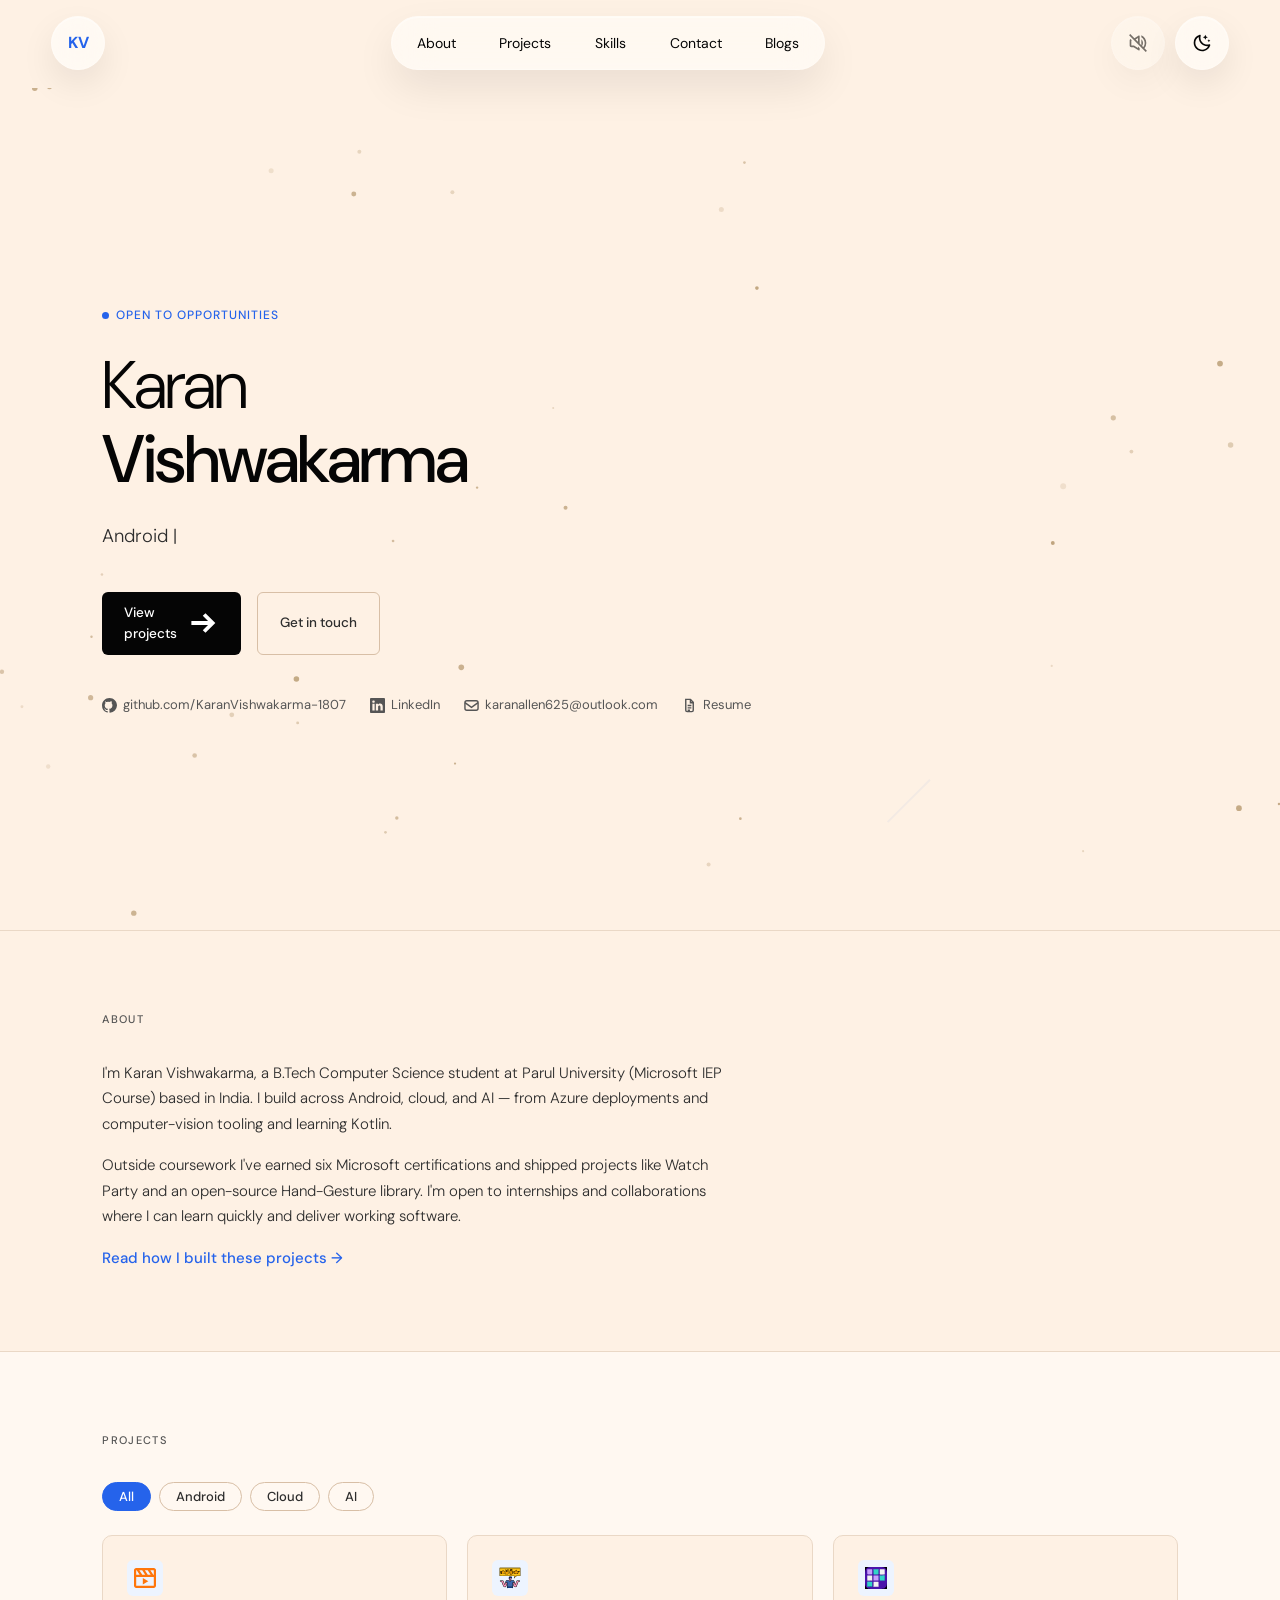
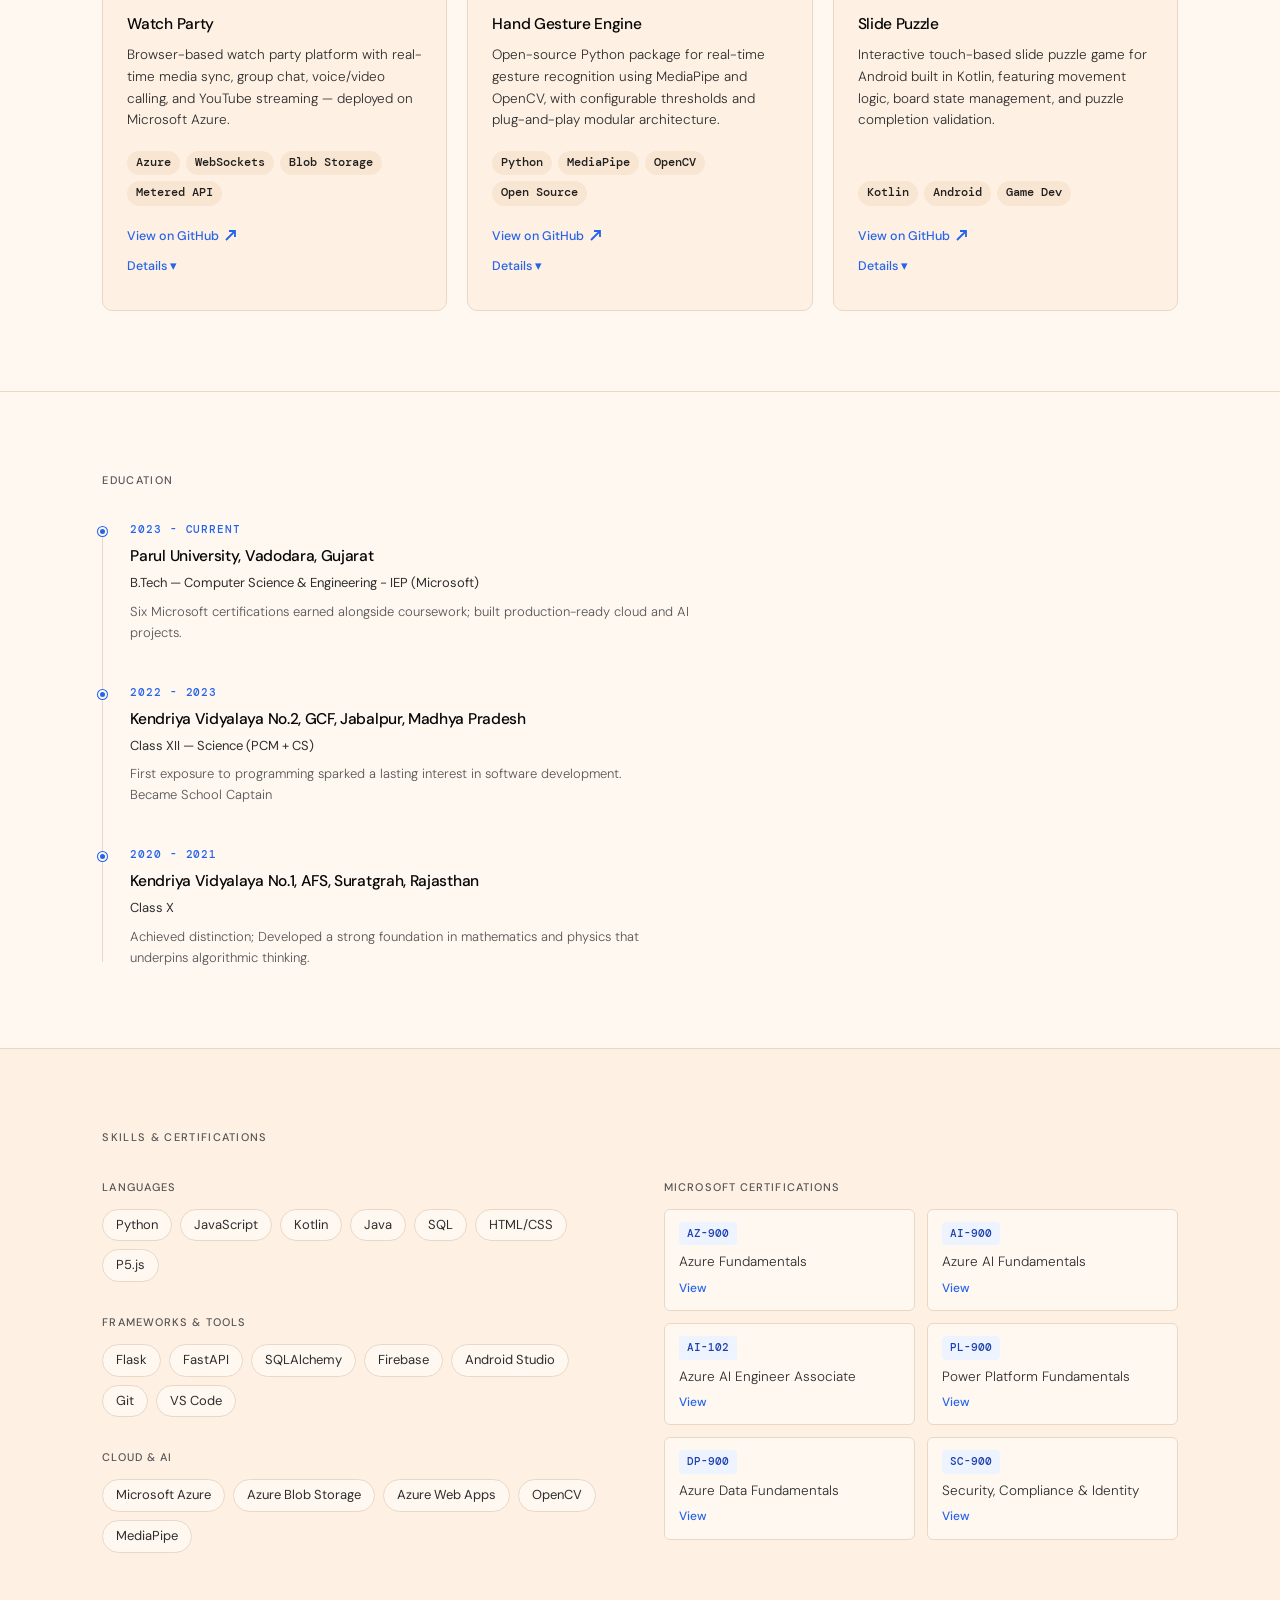
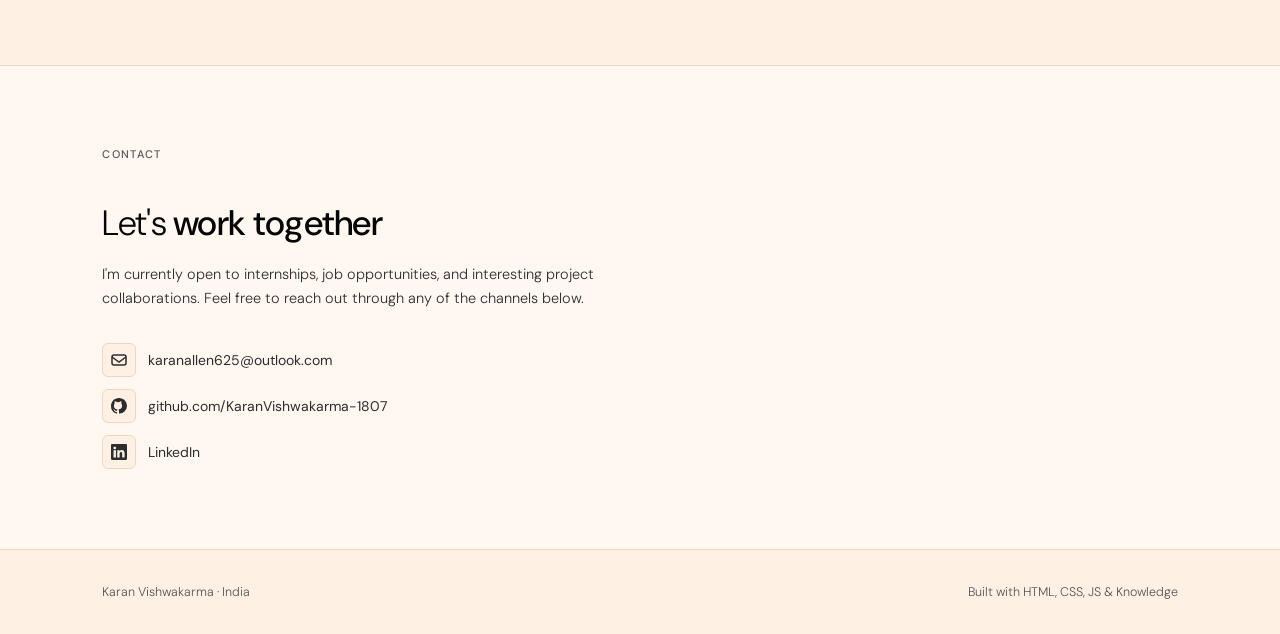
==== index.html @ 989ddc7e "Improve code comments and documentation Refactor comments throughout HTML, CSS, and JavaScript files" ====
<!DOCTYPE html>
<html lang="en">
<head>
<meta charset="UTF-8" />
<meta name="viewport" content="width=device-width, initial-scale=1.0"/>
<title>Karan Vishwakarma — Portfolio</title>
<meta name="description" content="CS undergrad building production-ready apps across Android, cloud (Azure), and AI. Six Microsoft certifications. Open to internships and collaborations."/>

<!-- Open Graph -->
<meta property="og:title" content="Karan Vishwakarma — Android · Cloud · AI"/>
<meta property="og:description" content="CS undergrad building production-ready apps across Android, cloud (Azure), and AI. Six Microsoft certifications. Open to internships and collaborations."/>
<meta property="og:type" content="website"/>
<meta property="og:url" content="https://karanvishwakarma-1807.github.io/"/>
<meta property="og:image" content="https://karanvishwakarma-1807.github.io/og-image.png"/>

<!-- Twitter / X Card -->
<meta name="twitter:card" content="summary_large_image"/>
<meta name="twitter:title" content="Karan Vishwakarma — Android · Cloud · AI"/>
<meta name="twitter:description" content="CS undergrad building production-ready apps across Android, cloud (Azure), and AI. Six Microsoft certifications. Open to internships and collaborations."/>

<link rel="preconnect" href="https://fonts.googleapis.com"/>
<link rel="preconnect" href="https://fonts.gstatic.com" crossorigin/>
<link href="https://fonts.googleapis.com/css2?family=DM+Sans:ital,opsz,wght@0,9..40,300;0,9..40,400;0,9..40,500;1,9..40,300&family=DM+Mono:wght@400;500&display=swap" rel="stylesheet"/>
<link rel="icon" type="image/svg+xml" href="assets/icons/favicon.svg"/>
<link rel="manifest" href="manifest.json"/>
<meta name="theme-color" content="#2563eb"/>
<link rel="stylesheet" href="style.css"/>
</head>
<body>

<!-- Main Section (Skip-to-Main thingy) -->
<a href="#hero" class="skip-to-main">Skip to main content</a>

<div id="scroll-progress"></div>

<nav>
  <a href="#hero" class="nav-logo">KV</a>
  <ul class="nav-links">
    <li><a href="#about">About</a></li>
    <li><a href="#projects">Projects</a></li>
    <li><a href="#skills">Skills</a></li>
    <li><a href="#contact">Contact</a></li>
    <li><a href="blogs.html">Blogs</a></li>
  </ul>
  <div class="nav-controls">
    <button id="sound-toggle" aria-label="Toggle sound effects">
      <svg id="icon-sound-on" viewBox="0 0 24 24" fill="currentColor" aria-hidden="true" style="display:none"><path d="M4 17h2.7l5.75 3.83c.17.11.36.17.55.17.16 0 .32-.04.47-.12.33-.17.53-.51.53-.88V4c0-.37-.2-.71-.53-.88-.32-.17-.72-.15-1.03.05L6.69 7h-2.7c-1.1 0-2 .9-2 2v6c0 1.1.9 2 2 2Zm0-8h3s.06-.02.09-.02c.06 0 .13-.02.19-.04a.6.6 0 0 0 .19-.08c.03-.01.06-.02.08-.03L12 5.87v12.26l-4.45-2.96s-.06-.02-.08-.03c-.06-.03-.12-.06-.19-.08-.06-.02-.13-.03-.19-.04-.03 0-.06-.02-.09-.02H4zm18 3c0-4.09-2.47-7.61-6-9.16v2.24c2.39 1.39 4 3.96 4 6.92s-1.61 5.53-4 6.92v2.24c3.53-1.55 6-5.07 6-9.16"/><path d="M18 12c0-1.77-.78-3.36-2-4.46v8.92c1.22-1.1 2-2.69 2-4.46"/></svg>
      <svg id="icon-sound-off" viewBox="0 0 24 24" fill="currentColor" aria-hidden="true"><path d="M22 12c0-4.09-2.47-7.61-6-9.16v2.24c2.39 1.39 4 3.96 4 6.92 0 1.85-.64 3.54-1.69 4.89l-1.42-1.42c.7-.98 1.12-2.17 1.12-3.47 0-1.77-.78-3.36-2-4.46v7.05l-2-2V4c0-.37-.2-.71-.53-.88-.32-.17-.72-.15-1.03.05L7.73 6.32 2.71 1.29 1.3 2.7l20 20 1.41-1.41-2.98-2.98A9.94 9.94 0 0 0 22 11.99Zm-10-1.41L9.17 7.76 12 5.87zm0 7.54-4.45-2.96s-.06-.02-.08-.03c-.06-.03-.12-.06-.19-.08s-.13-.03-.2-.04c-.03 0-.06-.02-.09-.02h-3V9h.76L3.02 7.27C2.41 7.61 2 8.26 2 9v6c0 1.1.9 2 2 2h2.7l5.75 3.83c.17.11.36.17.55.17.16 0 .32-.04.47-.12.33-.17.53-.51.53-.88v-1.76l-2-2z"/></svg>
    </button>
    <button class="theme-toggle" id="themeToggle" aria-label="Toggle dark mode">
      <svg id="icon-sun" viewBox="0 0 24 24" fill="currentColor" aria-hidden="true" style="display:none"><path d="M12 17.01c2.76 0 5.01-2.25 5.01-5.01S14.76 6.99 12 6.99 6.99 9.24 6.99 12s2.25 5.01 5.01 5.01M12 9c1.66 0 3.01 1.35 3.01 3.01s-1.35 3.01-3.01 3.01-3.01-1.35-3.01-3.01S10.34 9 12 9m1 10h-2v3h2zm0-17h-2v3h2zM2 11h3v2H2zm17 0h3v2h-3zM4.22 18.36l.71.71.71.71 1.06-1.06 1.06-1.06-.71-.71-.71-.71-1.06 1.06zM19.78 5.64l-.71-.71-.71-.71-1.06 1.06-1.06 1.06.71.71.71.71 1.06-1.06zm-12.02.7L6.7 5.28 5.64 4.22l-.71.71-.71.71L5.28 6.7l1.06 1.06.71-.71zm8.48 11.32 1.06 1.06 1.06 1.06.71-.71.71-.71-1.06-1.06-1.06-1.06-.71.71z"/></svg>
      <svg id="icon-moon" viewBox="0 0 24 24" fill="currentColor" aria-hidden="true"><path d="M20.71 13.51c-.78.23-1.58.35-2.38.35-4.52 0-8.2-3.68-8.2-8.2 0-.8.12-1.6.35-2.38.11-.35.01-.74-.25-1s-.64-.36-1-.25A10.17 10.17 0 0 0 2 11.8C2 17.42 6.57 22 12.2 22c4.53 0 8.45-2.91 9.76-7.24.11-.35.01-.74-.25-1s-.64-.36-1-.25M12.2 20C7.68 20 4 16.32 4 11.8a8.15 8.15 0 0 1 4.18-7.15c-.03.34-.05.68-.05 1.02 0 5.62 4.57 10.2 10.2 10.2.34 0 .68-.02 1.02-.05C17.93 18.38 15.23 20 12.2 20M16 8l.94-2.06L19 5l-2.06-.94L16 2l-.94 2.06L13 5l2.06.94zm4.25-.5-.55 1.2-1.2.55 1.2.55.55 1.2.55-1.2 1.2-.55-1.2-.55z"/></svg>
    </button>
  </div>
</nav>

<audio id="background-music" src="assets/audio/cozy-loop.mp3" type="audio/mpeg" loop preload="auto"></audio>

<main>
  <!-- Hero Section -->
  <section id="hero">
    <canvas id="hero-canvas" aria-hidden="true"></canvas>
    <div class="hero-content">
    <div class="hero-eyebrow">
      <span class="hero-dot"></span>
      Open to opportunities
    </div>
    <h1>Karan<br/><span>Vishwakarma</span></h1>
    <p class="hero-sub">
      <span id="typing-text">Android Developer</span><span class="typing-cursor">|</span>
    </p>
    <div class="hero-actions">
      <a href="#projects" class="btn-primary">
        View projects
        <svg viewBox="0 0 16 16" fill="none" stroke="currentColor" stroke-width="1.8"><path d="M3 8h10M9 4l4 4-4 4"/></svg>
      </a>
      <a href="#contact" class="btn-secondary">Get in touch</a>
    </div>
    <div class="hero-links">
        <a href="https://github.com/KaranVishwakarma-1807" target="_blank" rel="noopener noreferrer" class="hero-link">
        <svg viewBox="0 0 16 16" fill="currentColor"><path d="M8 0C3.58 0 0 3.58 0 8a8 8 0 005.47 7.59c.4.07.55-.17.55-.38v-1.33c-2.23.48-2.7-1.08-2.7-1.08-.36-.92-.88-1.17-.88-1.17-.72-.49.05-.48.05-.48.8.06 1.22.82 1.22.82.71 1.22 1.87.87 2.33.66.07-.52.28-.87.5-1.07-1.78-.2-3.64-.89-3.64-3.95 0-.87.31-1.58.82-2.14-.08-.2-.36-1.01.08-2.11 0 0 .67-.21 2.2.82a7.6 7.6 0 012 0c1.53-1.03 2.2-.82 2.2-.82.44 1.1.16 1.91.08 2.11.51.56.82 1.27.82 2.14 0 3.07-1.87 3.75-3.65 3.95.29.25.54.73.54 1.48v2.19c0 .21.15.46.55.38A8 8 0 0016 8c0-4.42-3.58-8-8-8z"/></svg>
        github.com/KaranVishwakarma-1807
      </a>
      <a href="https://linkedin.com/in/karan-vishwakarma7872642a5" target="_blank" rel="noopener noreferrer" class="hero-link">
        <svg viewBox="0 0 16 16" fill="currentColor"><path d="M0 1.146C0 .513.526 0 1.175 0h13.65C15.474 0 16 .513 16 1.146v13.708c0 .633-.526 1.146-1.175 1.146H1.175C.526 16 0 15.487 0 14.854V1.146zm4.943 12.248V6.169H2.542v7.225h2.401zm-1.2-8.212c.837 0 1.358-.554 1.358-1.248-.015-.709-.52-1.248-1.342-1.248-.822 0-1.359.54-1.359 1.248 0 .694.521 1.248 1.327 1.248h.016zm4.908 8.212V9.359c0-.216.016-.432.08-.586.173-.431.568-.878 1.232-.878.869 0 1.216.662 1.216 1.634v3.865h2.401V9.25c0-2.22-1.184-3.252-2.764-3.252-1.274 0-1.845.7-2.165 1.193v.025h-.016a5.54 5.54 0 01.016-.025V6.169h-2.4c.03.678 0 7.225 0 7.225h2.4z"/></svg>
        LinkedIn
      </a>
      <a href="mailto:karanallen625@outlook.com" class="hero-link">
        <svg viewBox="0 0 16 16" fill="none" stroke="currentColor" stroke-width="1.5"><rect x="1" y="3" width="14" height="10" rx="2"/><path d="M1 5l7 5 7-5"/></svg>
        karanallen625@outlook.com
      </a>
      <a href="https://drive.google.com/file/d/1UoB4Fo7EMAEY9ffZ2Ioksp5cVLkg6if5/view?usp=sharing" target="_blank" rel="noopener noreferrer" class="hero-link">
        <svg viewBox="0 0 16 16" fill="none" stroke="currentColor" stroke-width="1.5" aria-hidden="true"><path d="M4 1.5h5l3 3V13a1.5 1.5 0 0 1-1.5 1.5h-5A1.5 1.5 0 0 1 4 13V1.5z"/><path d="M9 1.5V5h3"/><path d="M6 8h4M6 10.5h4M6 13h2.5"/></svg>
        Resume
      </a>
    </div>
    </div><!-- /.hero-content -->
  </section>

  <hr class="divider"/>

  <section id="about" class="fade-in">
    <div class="section-label">About</div>
    <div class="about-inner">
      <p>I'm Karan Vishwakarma, a B.Tech Computer Science student at Parul University (Microsoft IEP Course) based in India. I build across Android, cloud, and AI — from Azure deployments and computer-vision tooling and learning Kotlin.</p>
      <p>Outside coursework I've earned six Microsoft certifications and shipped projects like Watch Party and an open-source Hand-Gesture library. I'm open to internships and collaborations where I can learn quickly and deliver working software.</p>
      <p><a href="blogs.html" class="about-link">Read how I built these projects →</a></p>
    </div>
  </section>

  <hr class="divider"/>
  <section id="projects" class="fade-in">
    <div class="section-label">Projects</div>
    <div class="filter-bar">
      <button class="filter-btn active" data-filter="all" aria-pressed="true">All</button>
      <button class="filter-btn" data-filter="android" aria-pressed="false">Android</button>
      <button class="filter-btn" data-filter="cloud" aria-pressed="false">Cloud</button>
      <button class="filter-btn" data-filter="ai" aria-pressed="false">AI</button>
    </div>

    <div class="projects-grid">

      <div class="project-card" data-tags="cloud" data-expanded="false">
        <div class="project-icon">
          <img src="assets/icons/watchpartyicon.svg" alt="" aria-hidden="true"/>
        </div>
        <h3>Watch Party</h3>
        <p>Browser-based watch party platform with real-time media sync, group chat, voice/video calling, and YouTube streaming — deployed on Microsoft Azure.</p>
        <div class="project-tags">
          <span class="tag">Azure</span>
          <span class="tag">WebSockets</span>
          <span class="tag">Blob Storage</span>
          <span class="tag">Metered API</span>
        </div>
        <a href="https://github.com/KaranVishwakarma-1807/WatchParty" target="_blank" rel="noopener noreferrer" class="project-link">
          View on GitHub
          <svg viewBox="0 0 13 13" fill="none" stroke="currentColor" stroke-width="1.8"><path d="M2 11L11 2M5 2h6v6"/></svg>
        </a>
        <button class="card-toggle" aria-expanded="false" aria-controls="details-watchparty">Details ▾</button>
        <div id="details-watchparty" class="card-detail">
          <p><strong>Tech Stack:</strong> Node.js, Socket.IO, Azure Blob Storage, Azure Web Apps, Metered Video API, YouTube IFrame API</p>
          <p><strong>What I learned:</strong> Real-time synchronisation across multiple clients, WebSocket event design, and deploying stateful apps on Azure.</p>
          <p><strong>Challenges:</strong> Keeping media playback in sync across varying network latencies and handling reconnection gracefully.</p>
        </div>
      </div>

      <div class="project-card" data-tags="ai" data-expanded="false">
        <div class="project-icon">
          <img src="assets/icons/handgestureicon.svg" alt="" aria-hidden="true"/>
        </div>
        <h3>Hand Gesture Engine</h3>
        <p>Open-source Python package for real-time gesture recognition using MediaPipe and OpenCV, with configurable thresholds and plug-and-play modular architecture.</p>
        <div class="project-tags">
          <span class="tag">Python</span>
          <span class="tag">MediaPipe</span>
          <span class="tag">OpenCV</span>
          <span class="tag">Open Source</span>
        </div>
        <a href="https://github.com/KaranVishwakarma-1807/hand-gesture-engine" target="_blank" rel="noopener noreferrer" class="project-link">
          View on GitHub
          <svg viewBox="0 0 13 13" fill="none" stroke="currentColor" stroke-width="1.8"><path d="M2 11L11 2M5 2h6v6"/></svg>
        </a>
        <button class="card-toggle" aria-expanded="false" aria-controls="details-gesture">Details ▾</button>
        <div id="details-gesture" class="card-detail">
          <p><strong>Tech Stack:</strong> Python, MediaPipe Hands, OpenCV, PyPI packaging</p>
          <p><strong>What I learned:</strong> Landmark-based gesture classification, packaging a Python library for public distribution, and writing configurable APIs.</p>
          <p><strong>Challenges:</strong> Achieving reliable detection across different lighting conditions and hand sizes without retraining the model.</p>
        </div>
      </div>

      <div class="project-card" data-tags="android" data-expanded="false">
        <div class="project-icon">
          <img src="assets/icons/slidepuzzleicon.svg" alt="" aria-hidden="true"/>
        </div>
        <h3>Slide Puzzle</h3>
        <p>Interactive touch-based slide puzzle game for Android built in Kotlin, featuring movement logic, board state management, and puzzle completion validation.</p>
        <div class="project-tags">
          <span class="tag">Kotlin</span>
          <span class="tag">Android</span>
          <span class="tag">Game Dev</span>
        </div>
        <a href="https://github.com/KaranVishwakarma-1807/SlidePuzzle" target="_blank" rel="noopener noreferrer" class="project-link">
          View on GitHub
          <svg viewBox="0 0 13 13" fill="none" stroke="currentColor" stroke-width="1.8"><path d="M2 11L11 2M5 2h6v6"/></svg>
        </a>
        <button class="card-toggle" aria-expanded="false" aria-controls="details-puzzle">Details ▾</button>
        <div id="details-puzzle" class="card-detail">
          <p><strong>Tech Stack:</strong> Kotlin, Android SDK, ConstraintLayout, custom touch event handling</p>
          <p><strong>What I learned:</strong> Implementing tile-swap logic, managing 2D board state, and validating puzzle completion efficiently.</p>
          <p><strong>Challenges:</strong> Ensuring smooth touch interactions and preventing invalid moves while keeping the UI responsive.</p>
        </div>
      </div>

    </div>
  </section>

  <hr class="divider"/>

  <!-- Education Timeline Section (One of my fav part of my portfolio) -->
  <section id="education" class="fade-in">
    <div class="section-label">Education</div>
    <div class="timeline">

      <div class="timeline-entry fade-in" style="transition-delay: 0.1s">
        <div class="timeline-marker"></div>
        <div class="timeline-content">
          <div class="timeline-date">2023 - Current</div>
          <h3 class="timeline-institution">Parul University, Vadodara, Gujarat</h3>
          <div class="timeline-qualification">B.Tech — Computer Science &amp; Engineering - IEP (Microsoft)</div>
          <p class="timeline-highlight">Six Microsoft certifications earned alongside coursework; built production-ready cloud and AI projects.</p>
        </div>
      </div>

      <div class="timeline-entry fade-in" style="transition-delay: 0.2s">
        <div class="timeline-marker"></div>
        <div class="timeline-content">
          <div class="timeline-date">2022 - 2023</div>
          <h3 class="timeline-institution">Kendriya Vidyalaya No.2, GCF, Jabalpur, Madhya Pradesh</h3>
          <div class="timeline-qualification">Class XII — Science (PCM + CS)</div>
          <p class="timeline-highlight">First exposure to programming sparked a lasting interest in software development.</p>
          <p class="timeline-highlight">Became School Captain</p>
        </div>
      </div>

      <div class="timeline-entry fade-in" style="transition-delay: 0.3s">
        <div class="timeline-marker"></div>
        <div class="timeline-content">
          <div class="timeline-date">2020 - 2021</div>
          <h3 class="timeline-institution">Kendriya Vidyalaya No.1, AFS, Suratgrah, Rajasthan</h3>
          <div class="timeline-qualification">Class X</div>
          <p class="timeline-highlight">Achieved distinction; Developed a strong foundation in mathematics and physics that underpins algorithmic thinking.</p>
        </div>
      </div>

    </div>
  </section>

  <hr class="divider"/>

  <!-- Skills and Certifications Section -->
  <section id="skills" class="fade-in">
    <div class="section-label">Skills &amp; Certifications</div>
    <div class="skills-layout">
      <div>
        <div class="skills-group">
          <h3>Languages</h3>
          <div class="skills-chips">
            <span class="chip">Python</span>
            <span class="chip">JavaScript</span>
            <span class="chip">Kotlin</span>
            <span class="chip">Java</span>
            <span class="chip">SQL</span>
            <span class="chip">HTML/CSS</span>
            <span class="chip">P5.js</span>
          </div>
        </div>
        <div class="skills-group">
          <h3>Frameworks &amp; Tools</h3>
          <div class="skills-chips">
            <span class="chip">Flask</span>
            <span class="chip">FastAPI</span>
            <span class="chip">SQLAlchemy</span>
            <span class="chip">Firebase</span>
            <span class="chip">Android Studio</span>
            <span class="chip">Git</span>
            <span class="chip">VS Code</span>
          </div>
        </div>
        <div class="skills-group">
          <h3>Cloud &amp; AI</h3>
          <div class="skills-chips">
            <span class="chip">Microsoft Azure</span>
            <span class="chip">Azure Blob Storage</span>
            <span class="chip">Azure Web Apps</span>
            <span class="chip">OpenCV</span>
            <span class="chip">MediaPipe</span>
          </div>
        </div>
      </div>

      <div>
        <div class="skills-group">
          <h3>Microsoft Certifications</h3>
          <div class="cert-grid">
            <div class="cert-badge-card">
              <span class="cert-badge">AZ-900</span>
              <span class="cert-name">Azure Fundamentals</span>
              <a href="https://drive.google.com/file/d/1Nr_sngKWVxkgLLAtznEVMURdMsTtmDvq/view?usp=sharing" target="_blank" rel="noopener noreferrer">View</a>
            </div>
            <div class="cert-badge-card">
              <span class="cert-badge">AI-900</span>
              <span class="cert-name">Azure AI Fundamentals</span>
              <a href="https://drive.google.com/file/d/1PBKj6dda6TxkqepxqXaW0C1OZ_tCIZIm/view?usp=sharing" target="_blank" rel="noopener noreferrer">View</a>
            </div>
            <div class="cert-badge-card">
              <span class="cert-badge">AI-102</span>
              <span class="cert-name">Azure AI Engineer Associate</span>
              <a href="https://drive.google.com/file/d/1Tad9hoNYVCa8zcaLdzSZ_AsznlD0yj4D/view?usp=sharing" target="_blank" rel="noopener noreferrer">View</a>
            </div>
            <div class="cert-badge-card">
              <span class="cert-badge">PL-900</span>
              <span class="cert-name">Power Platform Fundamentals</span>
              <a href="https://drive.google.com/file/d/1-DRpCTWxleyBk-_8nn78sT7WCL09IMBk/view?usp=sharing" target="_blank" rel="noopener noreferrer">View</a>
            </div>
            <div class="cert-badge-card">
              <span class="cert-badge">DP-900</span>
              <span class="cert-name">Azure Data Fundamentals</span>
              <a href="https://drive.google.com/file/d/1J9HFnUwMkeNkVzP54woD6DmaVmfUOopj/view?usp=sharing" target="_blank" rel="noopener noreferrer">View</a>
            </div>
            <div class="cert-badge-card">
              <span class="cert-badge">SC-900</span>
              <span class="cert-name">Security, Compliance &amp; Identity</span>
              <a href="https://drive.google.com/file/d/1hMUkMDh0PLPAgvnMmNV4J0jtSAq7PG2a/view?usp=sharing" target="_blank" rel="noopener noreferrer">View</a>
            </div>
          </div>
        </div>
      </div>
    </div>
  </section>

  <hr class="divider"/>

  <!-- Contact Section -->
  <section id="contact" class="fade-in">
    <div class="section-label">Contact</div>
    <div class="contact-inner">
      <h2>Let's <span>work together</span></h2>
      <p>I'm currently open to internships, job opportunities, and interesting project collaborations. Feel free to reach out through any of the channels below.</p>
      <div class="contact-links">
        <a href="mailto:karanallen625@outlook.com" class="contact-row">
          <div class="contact-icon">
            <svg viewBox="0 0 16 16" fill="none" stroke="currentColor" stroke-width="1.5"><rect x="1" y="3" width="14" height="10" rx="2"/><path d="M1 5l7 5 7-5"/></svg>
          </div>
          karanallen625@outlook.com
        </a>
        <a href="https://github.com/KaranVishwakarma-1807" target="_blank" rel="noopener noreferrer" class="contact-row">
          <div class="contact-icon">
            <svg viewBox="0 0 16 16" fill="currentColor"><path d="M8 0C3.58 0 0 3.58 0 8a8 8 0 005.47 7.59c.4.07.55-.17.55-.38v-1.33c-2.23.48-2.7-1.08-2.7-1.08-.36-.92-.88-1.17-.88-1.17-.72-.49.05-.48.05-.48.8.06 1.22.82 1.22.82.71 1.22 1.87.87 2.33.66.07-.52.28-.87.5-1.07-1.78-.2-3.64-.89-3.64-3.95 0-.87.31-1.58.82-2.14-.08-.2-.36-1.01.08-2.11 0 0 .67-.21 2.2.82a7.6 7.6 0 012 0c1.53-1.03 2.2-.82 2.2-.82.44 1.1.16 1.91.08 2.11.51.56.82 1.27.82 2.14 0 3.07-1.87 3.75-3.65 3.95.29.25.54.73.54 1.48v2.19c0 .21.15.46.55.38A8 8 0 0016 8c0-4.42-3.58-8-8-8z"/></svg>
          </div>
          github.com/KaranVishwakarma-1807
        </a>
        <a href="https://linkedin.com/in/karan-vishwakarma7872642a5" target="_blank" rel="noopener noreferrer" class="contact-row">
          <div class="contact-icon">
            <svg viewBox="0 0 16 16" fill="currentColor"><path d="M0 1.146C0 .513.526 0 1.175 0h13.65C15.474 0 16 .513 16 1.146v13.708c0 .633-.526 1.146-1.175 1.146H1.175C.526 16 0 15.487 0 14.854V1.146zm4.943 12.248V6.169H2.542v7.225h2.401zm-1.2-8.212c.837 0 1.358-.554 1.358-1.248-.015-.709-.52-1.248-1.342-1.248-.822 0-1.359.54-1.359 1.248 0 .694.521 1.248 1.327 1.248h.016zm4.908 8.212V9.359c0-.216.016-.432.08-.586.173-.431.568-.878 1.232-.878.869 0 1.216.662 1.216 1.634v3.865h2.401V9.25c0-2.22-1.184-3.252-2.764-3.252-1.274 0-1.845.7-2.165 1.193v.025h-.016a5.54 5.54 0 01.016-.025V6.169h-2.4c.03.678 0 7.225 0 7.225h2.4z"/></svg>
          </div>
          LinkedIn
        </a>
      </div>
    </div>
  </section>
</main>

<footer>
  <p>Karan Vishwakarma · India</p>
  <p>Built with HTML, CSS, JS &amp; Knowledge</p>
</footer>

<button id="back-to-top" aria-label="Back to top">
  <svg viewBox="0 0 16 16" fill="none" stroke="currentColor" stroke-width="2" aria-hidden="true">
    <path d="M8 12V4M4 8l4-4 4 4"/>
  </svg>
</button>

<div id="custom-cursor"></div>

<script src="script.js"></script>
</body>
</html>
---- style.css ----
﻿*, *::before, *::after { box-sizing: border-box; margin: 0; padding: 0; }

:root {
  --bg: #fef1e4;
  --surface: #fff8f1;
  --border: #ead8c6;
  --border-strong: #d8bfa6;
  --text-primary: #050505;
  --text-secondary: #2d2d2d;
  --text-tertiary: #555555;
  --accent: #2563eb;
  --accent-light: #edf4ff;
  --accent-hover: #1d4ed8;
  --particle-color: #744700;
  --tag-bg: #f8e5d2;
  --tag-text: #1f1f1f;
  --cert-bg: #edf4ff;
  --cert-text: #1e40af;
  --radius: 10px;
  --radius-sm: 6px;
}

[data-theme="dark"] {
  --bg: #111110;
  --surface: #1a1917;
  --border: #2a2826;
  --border-strong: #3a3835;
  --text-primary: #f0ede8;
  --text-secondary: #9a9690;
  --text-tertiary: #5a5855;
  --accent: #5b8dee;
  --accent-light: #1a2340;
  --accent-hover: #7aa6f2;
  --particle-color: #5b8dee;
  --tag-bg: #232220;
  --tag-text: #c0bdb8;
  --cert-bg: #151d30;
  --cert-text: #7aabf0;
}

html { scroll-behavior: smooth; }

body {
  font-family: 'DM Sans', sans-serif;
  background: var(--bg);
  color: var(--text-primary);
  font-size: 15px;
  line-height: 1.6;
  -webkit-font-smoothing: antialiased;
  transition: background 0.3s, color 0.3s;
}

/* for skip to main transition */
.skip-to-main {
  position: absolute;
  top: -40px;
  left: 0;
  background: var(--accent);
  color: white;
  padding: 8px 16px;
  text-decoration: none;
  border-radius: 0 0 4px 0;
  z-index: 9999;
  font-size: 14px;
  font-weight: 500;
}

.skip-to-main:focus {
  top: 0;
}

/* to focus on the visibility styles */
button:focus-visible,
a:focus-visible {
  outline: 3px solid var(--accent);
  outline-offset: 2px;
  border-radius: var(--radius-sm);
}

.nav-links a:focus-visible,
.nav-logo:focus-visible,
.theme-toggle:focus-visible,
#sound-toggle:focus-visible {
  outline: 3px solid var(--accent);
  outline-offset: -2px;
}

/* scroll progress bar */
#scroll-progress {
  position: fixed;
  top: 0;
  left: 0;
  height: 3px;
  width: 0%;
  background: var(--accent);
  z-index: 200;
  transition: width 0.1s linear;
}

/* nav bar */
nav {
  position: fixed;
  top: 16px;
  left: clamp(1rem, 4vw, 4rem);
  right: clamp(1rem, 4vw, 4rem);
  z-index: 100;
  display: grid;
  grid-template-columns: 54px 1fr auto;
  align-items: center;
  gap: 1rem;
  pointer-events: none;
}

.nav-logo {
  width: 54px;
  height: 54px;
  border: 1px solid rgba(255, 255, 255, 0.24);
  border-radius: 50%;
  background: rgba(255, 255, 255, 0.62);
  backdrop-filter: blur(18px) saturate(150%);
  -webkit-backdrop-filter: blur(18px) saturate(150%);
  box-shadow: 0 14px 34px rgba(0, 0, 0, 0.08), inset 0 1px 0 rgba(255, 255, 255, 0.38);
  display: inline-flex;
  align-items: center;
  justify-content: center;
  font-size: 16px;
  font-weight: 700;
  letter-spacing: -0.01em;
  color: var(--accent);
  text-decoration: none;
  pointer-events: auto;
  transition: transform 0.15s, border-color 0.15s, background 0.2s;
}

[data-theme="dark"] .nav-logo {
  border-color: rgba(255, 255, 255, 0.11);
  background: rgba(26, 25, 23, 0.62);
  box-shadow: 0 14px 34px rgba(0, 0, 0, 0.34), inset 0 1px 0 rgba(255, 255, 255, 0.08);
}

.nav-logo:hover {
  border-color: rgba(91, 141, 238, 0.55);
  transform: translateY(-1px);
}

.nav-links {
  justify-self: center;
  display: flex;
  align-items: center;
  gap: 0.35rem;
  list-style: none;
  min-height: 54px;
  padding: 6px;
  border: 1px solid rgba(255, 255, 255, 0.24);
  border-radius: 999px;
  background: rgba(255, 255, 255, 0.58);
  backdrop-filter: blur(20px) saturate(160%);
  -webkit-backdrop-filter: blur(20px) saturate(160%);
  box-shadow: 0 18px 40px rgba(0, 0, 0, 0.08), inset 0 1px 0 rgba(255, 255, 255, 0.42);
  pointer-events: auto;
}

[data-theme="dark"] .nav-links {
  border-color: rgba(255, 255, 255, 0.1);
  background: rgba(26, 25, 23, 0.58);
  box-shadow: 0 18px 40px rgba(0, 0, 0, 0.38), inset 0 1px 0 rgba(255, 255, 255, 0.08);
}

.nav-links a {
  font-size: 14px;
  color: var(--text-primary);
  text-decoration: none;
  display: inline-flex;
  align-items: center;
  justify-content: center;
  min-height: 40px;
  padding: 0 19px;
  border-radius: 999px;
  transition: color 0.15s, background 0.15s, transform 0.15s;
}

.nav-links a:hover {
  color: var(--accent);
  background: rgba(91, 141, 238, 0.12);
  transform: translateY(-1px);
}

.nav-controls {
  justify-self: end;
  display: flex;
  align-items: center;
  gap: 10px;
  flex-shrink: 0;
  pointer-events: auto;
}

.theme-toggle,
#sound-toggle {
  width: 54px; height: 54px;
  border-radius: 50%;
  border: 1px solid rgba(255, 255, 255, 0.24);
  background: rgba(255, 255, 255, 0.58);
  backdrop-filter: blur(18px) saturate(150%);
  -webkit-backdrop-filter: blur(18px) saturate(150%);
  color: #050505;
  cursor: pointer;
  display: flex; align-items: center; justify-content: center;
  box-shadow: 0 14px 34px rgba(0, 0, 0, 0.08), inset 0 1px 0 rgba(255, 255, 255, 0.38);
  transition: border-color 0.15s, color 0.15s, background 0.15s, transform 0.15s;
  flex-shrink: 0;
}

[data-theme="dark"] .theme-toggle,
[data-theme="dark"] #sound-toggle {
  border-color: rgba(255, 255, 255, 0.1);
  background: rgba(26, 25, 23, 0.58);
  color: #fef1e4;
  box-shadow: 0 14px 34px rgba(0, 0, 0, 0.34), inset 0 1px 0 rgba(255, 255, 255, 0.08);
}

.theme-toggle:hover,
#sound-toggle:hover {
  border-color: rgba(5, 5, 5, 0.22);
  color: #050505;
  background: rgba(5, 5, 5, 0.06);
  transform: translateY(-1px);
}

[data-theme="dark"] .theme-toggle:hover,
[data-theme="dark"] #sound-toggle:hover {
  border-color: rgba(254, 241, 228, 0.28);
  color: #fef1e4;
  background: rgba(254, 241, 228, 0.08);
}

.theme-toggle svg { width: 20px; height: 20px; transition: transform 0.4s ease; }
.theme-toggle:active svg { transform: rotate(30deg); }

#sound-toggle svg { width: 20px; height: 20px; }

/* overall layout */
main { padding-top: 88px; }
section { padding: 5rem clamp(1.5rem, 8vw, 8rem); }

.section-label {
  font-size: 11px;
  font-weight: 500;
  letter-spacing: 0.12em;
  text-transform: uppercase;
  color: var(--text-tertiary);
  margin-bottom: 2rem;
}

/* hero */
#hero {
  min-height: calc(100vh - 58px);
  display: flex;
  flex-direction: column;
  justify-content: center;
  padding-top: 4rem;
  padding-bottom: 4rem;
  position: relative;
  overflow: hidden;
}

/* hero's canvas */
#hero-canvas {
  position: absolute;
  inset: 0;
  z-index: 0;
  width: 100%;
  height: 100%;
}

.hero-content {
  position: relative;
  z-index: 1;
  max-width: 860px;
}

.hero-eyebrow {
  display: inline-flex;
  align-items: center;
  gap: 7px;
  font-size: 12px;
  font-weight: 500;
  letter-spacing: 0.08em;
  text-transform: uppercase;
  color: var(--accent);
  margin-bottom: 1.5rem;
}

.hero-dot {
  width: 7px; height: 7px;
  border-radius: 50%;
  background: var(--accent);
  animation: pulse 2.4s ease-in-out infinite;
}

@keyframes pulse {
  0%, 100% { opacity: 1; transform: scale(1); }
  50% { opacity: 0.4; transform: scale(0.8); }
}

h1 {
  font-size: clamp(2.6rem, 6vw, 4.2rem);
  font-weight: 300;
  letter-spacing: -0.03em;
  line-height: 1.1;
  color: var(--text-primary);
  margin-bottom: 1.5rem;
}

h1 span { font-weight: 500; }

.hero-sub {
  font-size: clamp(1rem, 2vw, 1.15rem);
  color: var(--text-secondary);
  line-height: 1.65;
  max-width: 560px;
  margin-bottom: 2.5rem;
  font-weight: 300;
}

/* for typing cursor effect */
.typing-cursor {
  animation: blink 0.7s step-end infinite;
}

@keyframes blink {
  0%, 100% { opacity: 1; }
  50% { opacity: 0; }
}

.hero-actions {
  display: flex;
  gap: 1rem;
  flex-wrap: wrap;
}

.btn-primary {
  display: inline-flex;
  align-items: center;
  gap: 8px;
  padding: 10px 22px;
  background: var(--text-primary);
  color: #fff;
  font-family: 'DM Sans', sans-serif;
  font-size: 13.5px;
  font-weight: 500;
  border: none;
  border-radius: var(--radius-sm);
  text-decoration: none;
  cursor: pointer;
  transition: background 0.15s, transform 0.1s;
}

.btn-primary:hover { background: #333; transform: translateY(-1px); }

[data-theme="dark"] .btn-primary {
  background: var(--accent);
  color: #fff;
}

[data-theme="dark"] .btn-primary:hover {
  background: var(--accent-hover);
}

.btn-secondary {
  display: inline-flex;
  align-items: center;
  gap: 8px;
  padding: 10px 22px;
  background: transparent;
  color: var(--text-secondary);
  font-family: 'DM Sans', sans-serif;
  font-size: 13.5px;
  font-weight: 500;
  border: 1px solid var(--border-strong);
  border-radius: var(--radius-sm);
  text-decoration: none;
  cursor: pointer;
  transition: border-color 0.15s, color 0.15s, transform 0.1s;
}

.btn-secondary:hover { border-color: var(--text-secondary); color: var(--text-primary); transform: translateY(-1px); }

.hero-links {
  display: flex;
  gap: 1.5rem;
  margin-top: 2.5rem;
  flex-wrap: wrap;
}

.hero-link {
  display: flex;
  align-items: center;
  gap: 6px;
  font-size: 13px;
  color: var(--text-tertiary);
  text-decoration: none;
  transition: color 0.15s;
}

.hero-link:hover { color: var(--text-primary); }
.hero-link svg { width: 15px; height: 15px; }

/* the dividers */
.divider {
  border: none;
  border-top: 1px solid var(--border);
  margin: 0;
}

/* for project cards */
#projects { background: var(--surface); }

/* project filter bar */
.filter-bar {
  display: flex;
  flex-direction: row;
  flex-wrap: wrap;
  gap: 0.5rem;
  margin-bottom: 1.5rem;
}

.filter-btn {
  font-family: 'DM Sans', sans-serif;
  font-size: 13px;
  font-weight: 500;
  padding: 5px 16px;
  border: 1px solid var(--border-strong);
  border-radius: 20px;
  background: transparent;
  color: var(--text-secondary);
  cursor: pointer;
  transition: background 0.15s, color 0.15s, border-color 0.15s;
}

.filter-btn:hover {
  border-color: var(--text-secondary);
  color: var(--text-primary);
}

.filter-btn.active {
  background: var(--accent);
  color: #fff;
  border-color: var(--accent);
}

/* hidden project card filter */
.project-card.hidden {
  opacity: 0;
  transform: scale(0.97);
  pointer-events: none;
  transition: opacity 0.3s ease, transform 0.3s ease;
}

.projects-grid {
  display: grid;
  grid-template-columns: repeat(auto-fit, minmax(280px, 1fr));
  gap: 1.25rem;
}

.project-card {
  border: 1px solid var(--border);
  border-radius: var(--radius);
  padding: 1.5rem;
  background: var(--bg);
  position: relative;
  transition: border-color 0.2s, transform 0.2s;
  display: flex;
  flex-direction: column;
}

.project-card:hover {
  border-color: var(--border-strong);
  transform: translateY(-2px);
}

.project-icon {
  width: 36px; height: 36px;
  border-radius: var(--radius-sm);
  background: var(--accent-light);
  display: flex; align-items: center; justify-content: center;
  margin-bottom: 1rem;
  font-size: 18px;
}

.project-icon img {
  width: 22px;
  height: 22px;
  display: block;
}

.project-card h3 {
  font-size: 15.5px;
  font-weight: 500;
  letter-spacing: -0.02em;
  margin-bottom: 0.5rem;
  color: var(--text-primary);
}

.project-card p {
  font-size: 13.5px;
  color: var(--text-secondary);
  line-height: 1.6;
  flex: 1;
  margin-bottom: 1.25rem;
  font-weight: 300;
}

.project-tags {
  display: flex;
  flex-wrap: wrap;
  gap: 6px;
  margin-bottom: 1.25rem;
}

.tag {
  font-size: 11.5px;
  font-weight: 500;
  padding: 3px 9px;
  background: var(--tag-bg);
  color: var(--tag-text);
  border-radius: 20px;
  font-family: 'DM Mono', monospace;
}

.project-link {
  display: inline-flex;
  align-items: center;
  gap: 5px;
  font-size: 12.5px;
  font-weight: 500;
  color: var(--accent);
  text-decoration: none;
  transition: gap 0.15s;
}

.project-link:hover { gap: 8px; }
.project-link svg { width: 13px; height: 13px; }

/* project card expander */
.card-detail {
  max-height: 0;
  overflow: hidden;
  transition: max-height 0.35s ease;
}

.project-card[data-expanded="true"] .card-detail {
  max-height: 400px;
}

/* skills */
#skills { background: var(--bg); }

.skills-layout {
  display: grid;
  grid-template-columns: 1fr 1fr;
  gap: 3rem;
}

.skills-group { margin-bottom: 2rem; }

.skills-group h3 {
  font-size: 11px;
  font-weight: 500;
  letter-spacing: 0.1em;
  text-transform: uppercase;
  color: var(--text-tertiary);
  margin-bottom: 0.75rem;
}

.skills-chips {
  display: flex;
  flex-wrap: wrap;
  gap: 8px;
}

.chip {
  font-size: 13px;
  padding: 5px 13px;
  border: 1px solid var(--border);
  border-radius: 20px;
  color: var(--text-secondary);
  background: var(--surface);
  font-weight: 400;
}

.certifications-list {
  display: flex;
  flex-direction: column;
  gap: 10px;
}

.cert-item {
  display: flex;
  align-items: center;
  gap: 12px;
  padding: 12px 14px;
  border: 1px solid var(--border);
  border-radius: var(--radius-sm);
  background: var(--surface);
}

.cert-badge {
  font-size: 11px;
  font-weight: 500;
  font-family: 'DM Mono', monospace;
  padding: 3px 8px;
  background: var(--cert-bg);
  color: var(--cert-text);
  border-radius: 4px;
  white-space: nowrap;
}

.cert-name {
  font-size: 13.5px;
  color: var(--text-secondary);
  font-weight: 300;
}

/* education section and the timeline effect */
#education { background: var(--surface); }

.timeline {
  position: relative;
  padding-left: 1.75rem;
}

.timeline::before {
  content: '';
  position: absolute;
  left: 0;
  top: 6px;
  bottom: 6px;
  width: 1px;
  background: var(--border);
}

.timeline-entry {
  position: relative;
  padding-bottom: 2.5rem;
}

.timeline-entry:last-child { padding-bottom: 0; }

.timeline-marker {
  position: absolute;
  left: -1.75rem;
  top: 6px;
  width: 9px;
  height: 9px;
  border-radius: 50%;
  background: var(--accent);
  border: 2px solid var(--surface);
  box-shadow: 0 0 0 1px var(--accent);
  transform: translateX(-4px);
}

.timeline-date {
  font-size: 11px;
  font-weight: 500;
  letter-spacing: 0.08em;
  text-transform: uppercase;
  color: var(--accent);
  margin-bottom: 0.35rem;
  font-family: 'DM Mono', monospace;
}

.timeline-institution {
  font-size: 15.5px;
  font-weight: 500;
  letter-spacing: -0.02em;
  color: var(--text-primary);
  margin-bottom: 0.25rem;
}

.timeline-qualification {
  font-size: 13px;
  color: var(--text-secondary);
  font-weight: 400;
  margin-bottom: 0.5rem;
}

.timeline-highlight {
  font-size: 13px;
  color: var(--text-tertiary);
  font-weight: 300;
  line-height: 1.6;
  max-width: 560px;
}


/* contact section */
#contact { background: var(--surface); }

.contact-inner { max-width: 540px; }

.contact-inner h2 {
  font-size: clamp(1.6rem, 3vw, 2.2rem);
  font-weight: 300;
  letter-spacing: -0.02em;
  margin-bottom: 0.75rem;
}

.contact-inner h2 span { font-weight: 500; }

.contact-inner p {
  font-size: 14.5px;
  color: var(--text-secondary);
  font-weight: 300;
  margin-bottom: 2rem;
  line-height: 1.65;
}

.contact-links {
  display: flex;
  flex-direction: column;
  gap: 12px;
}

.contact-row {
  display: flex;
  align-items: center;
  gap: 12px;
  font-size: 14px;
  color: var(--text-secondary);
  text-decoration: none;
  transition: color 0.15s;
}

.contact-row:hover { color: var(--text-primary); }

.contact-icon {
  width: 34px; height: 34px;
  border: 1px solid var(--border);
  border-radius: var(--radius-sm);
  display: flex; align-items: center; justify-content: center;
  background: var(--bg);
  flex-shrink: 0;
}

.contact-icon svg { width: 16px; height: 16px; }

/* the footer */
footer {
  padding: 2rem clamp(1.5rem, 8vw, 8rem);
  border-top: 1px solid var(--border);
  display: flex;
  justify-content: space-between;
  align-items: center;
  flex-wrap: wrap;
  gap: 1rem;
}

footer p {
  font-size: 12.5px;
  color: var(--text-tertiary);
  font-weight: 300;
}

/* fade-in effect */
.fade-in {
  opacity: 0;
  transform: translateY(18px);
  transition: opacity 0.55s ease, transform 0.55s ease;
}
.fade-in.visible { opacity: 1; transform: translateY(0); }

/* adding responsiveness */
@media (max-width: 700px) {
  .skills-layout { grid-template-columns: 1fr; }

  nav {
    top: 12px;
    left: 0.85rem;
    right: 0.85rem;
    grid-template-columns: 44px 1fr auto;
    gap: 0.55rem;
  }

  .nav-logo,
  .theme-toggle,
  #sound-toggle {
    width: 44px;
    height: 44px;
  }

  .nav-controls { gap: 6px; }

  .nav-links {
    min-height: 44px;
    gap: 0.1rem;
    padding: 4px;
  }

  .nav-links a {
    min-height: 34px;
    padding: 0 9px;
    font-size: 12.5px;
  }

  main { padding-top: 78px; }
}

@media (max-width: 520px) {
  nav {
    grid-template-columns: 44px auto;
    grid-template-areas:
      "logo controls"
      "links links";
  }

  .nav-logo { grid-area: logo; }
  .nav-controls { grid-area: controls; }
  .nav-links {
    grid-area: links;
    justify-self: center;
    margin-top: 0.35rem;
  }

  main { padding-top: 124px; }
}

/* back-to-top button */
#back-to-top {
  position: fixed;
  bottom: 2rem;
  right: 2rem;
  width: 40px;
  height: 40px;
  border-radius: 50%;
  border: 1px solid var(--border-strong);
  background: var(--surface);
  color: var(--text-secondary);
  cursor: pointer;
  display: flex;
  align-items: center;
  justify-content: center;
  opacity: 0;
  pointer-events: none;
  transition: opacity 0.3s, border-color 0.15s, color 0.15s, background 0.15s;
  z-index: 99;
}

#back-to-top svg {
  width: 16px;
  height: 16px;
}

#back-to-top:hover {
  border-color: var(--text-secondary);
  color: var(--text-primary);
  background: var(--tag-bg);
}

#back-to-top.visible {
  opacity: 1;
  pointer-events: auto;
}

/* for custom cursor which i still have not added yet because i still dont't know what should i use for the custom cursor... */
#custom-cursor {
  position: fixed;
  width: 10px;
  height: 10px;
  border-radius: 50%;
  background: var(--accent);
  pointer-events: none;
  mix-blend-mode: difference;
  transition: transform 0.1s ease;
  z-index: 9999;
}

#custom-cursor.cursor-hover {
  transform: scale(2.5);
}

/* for the certifiction gird */
.cert-grid {
  display: grid;
  grid-template-columns: repeat(auto-fit, minmax(200px, 1fr));
  gap: 0.75rem;
}

.cert-badge-card {
  display: flex;
  flex-direction: column;
  gap: 6px;
  padding: 12px 14px;
  border: 1px solid var(--border);
  border-radius: var(--radius-sm);
  background: var(--surface);
}

.cert-badge-card .cert-badge {
  align-self: flex-start;
}

.cert-badge-card .cert-name {
  flex: 1;
}

.cert-badge-card a {
  font-size: 12px;
  color: var(--accent);
  text-decoration: none;
  font-weight: 500;
  transition: opacity 0.15s;
}

.cert-badge-card a:hover { opacity: 0.75; }

/* the about section */
.about-inner {
  max-width: 620px;
}

.about-inner p {
  color: var(--text-secondary);
  margin-bottom: 1rem;
  font-weight: 300;
  line-height: 1.7;
}

.about-inner p:last-child { margin-bottom: 0; }

.about-link {
  font-weight: 500;
  color: var(--accent);
  text-decoration: none;
  transition: opacity 0.15s;
}

.about-link:hover { opacity: 0.8; }

/* My blog page */
.page-intro {
  max-width: 640px;
  margin-bottom: 2.5rem;
}

.page-intro h1 {
  font-size: clamp(2rem, 4vw, 2.75rem);
  font-weight: 300;
  letter-spacing: -0.03em;
  margin-bottom: 0.75rem;
}

.page-intro p {
  color: var(--text-secondary);
  font-weight: 300;
  line-height: 1.7;
}

.blog-list {
  display: flex;
  flex-direction: column;
  gap: 1.25rem;
  max-width: 720px;
}

.blog-card {
  padding: 1.5rem 1.75rem;
  border: 1px solid var(--border);
  border-radius: var(--radius);
  background: var(--surface);
  transition: border-color 0.15s;
}

.blog-card:hover { border-color: var(--border-strong); }

.blog-meta {
  font-family: 'DM Mono', monospace;
  font-size: 11.5px;
  color: var(--text-tertiary);
  letter-spacing: 0.04em;
  text-transform: uppercase;
  margin-bottom: 0.5rem;
}

.blog-card h2 {
  font-size: 1.15rem;
  font-weight: 500;
  letter-spacing: -0.02em;
  margin-bottom: 0.65rem;
  color: var(--text-primary);
}

.blog-card p {
  font-size: 14px;
  color: var(--text-secondary);
  line-height: 1.65;
  font-weight: 300;
}

.blog-card p + p { margin-top: 0.65rem; }

.blog-back {
  margin-top: 2.5rem;
  max-width: 720px;
}

.nav-links a.is-active {
  color: var(--accent);
  background: rgba(91, 141, 238, 0.12);
}

/* sound toggle button (mute state) */
#sound-toggle.sound-muted {
  opacity: 0.55;
}

/* card toggle button */
.card-toggle {
  display: inline-flex;
  align-items: center;
  gap: 4px;
  margin-top: 0.75rem;
  font-family: 'DM Sans', sans-serif;
  font-size: 12.5px;
  font-weight: 500;
  color: var(--accent);
  background: transparent;
  border: none;
  cursor: pointer;
  padding: 0;
  transition: opacity 0.15s;
}

.card-toggle:hover { opacity: 0.75; }

.card-detail {
  margin-top: 0.75rem;
  font-size: 13px;
  color: var(--text-secondary);
  line-height: 1.65;
}

.card-detail p { margin-bottom: 0.5rem; }
.card-detail p:last-child { margin-bottom: 0; }
.card-detail strong { color: var(--text-primary); font-weight: 500; }
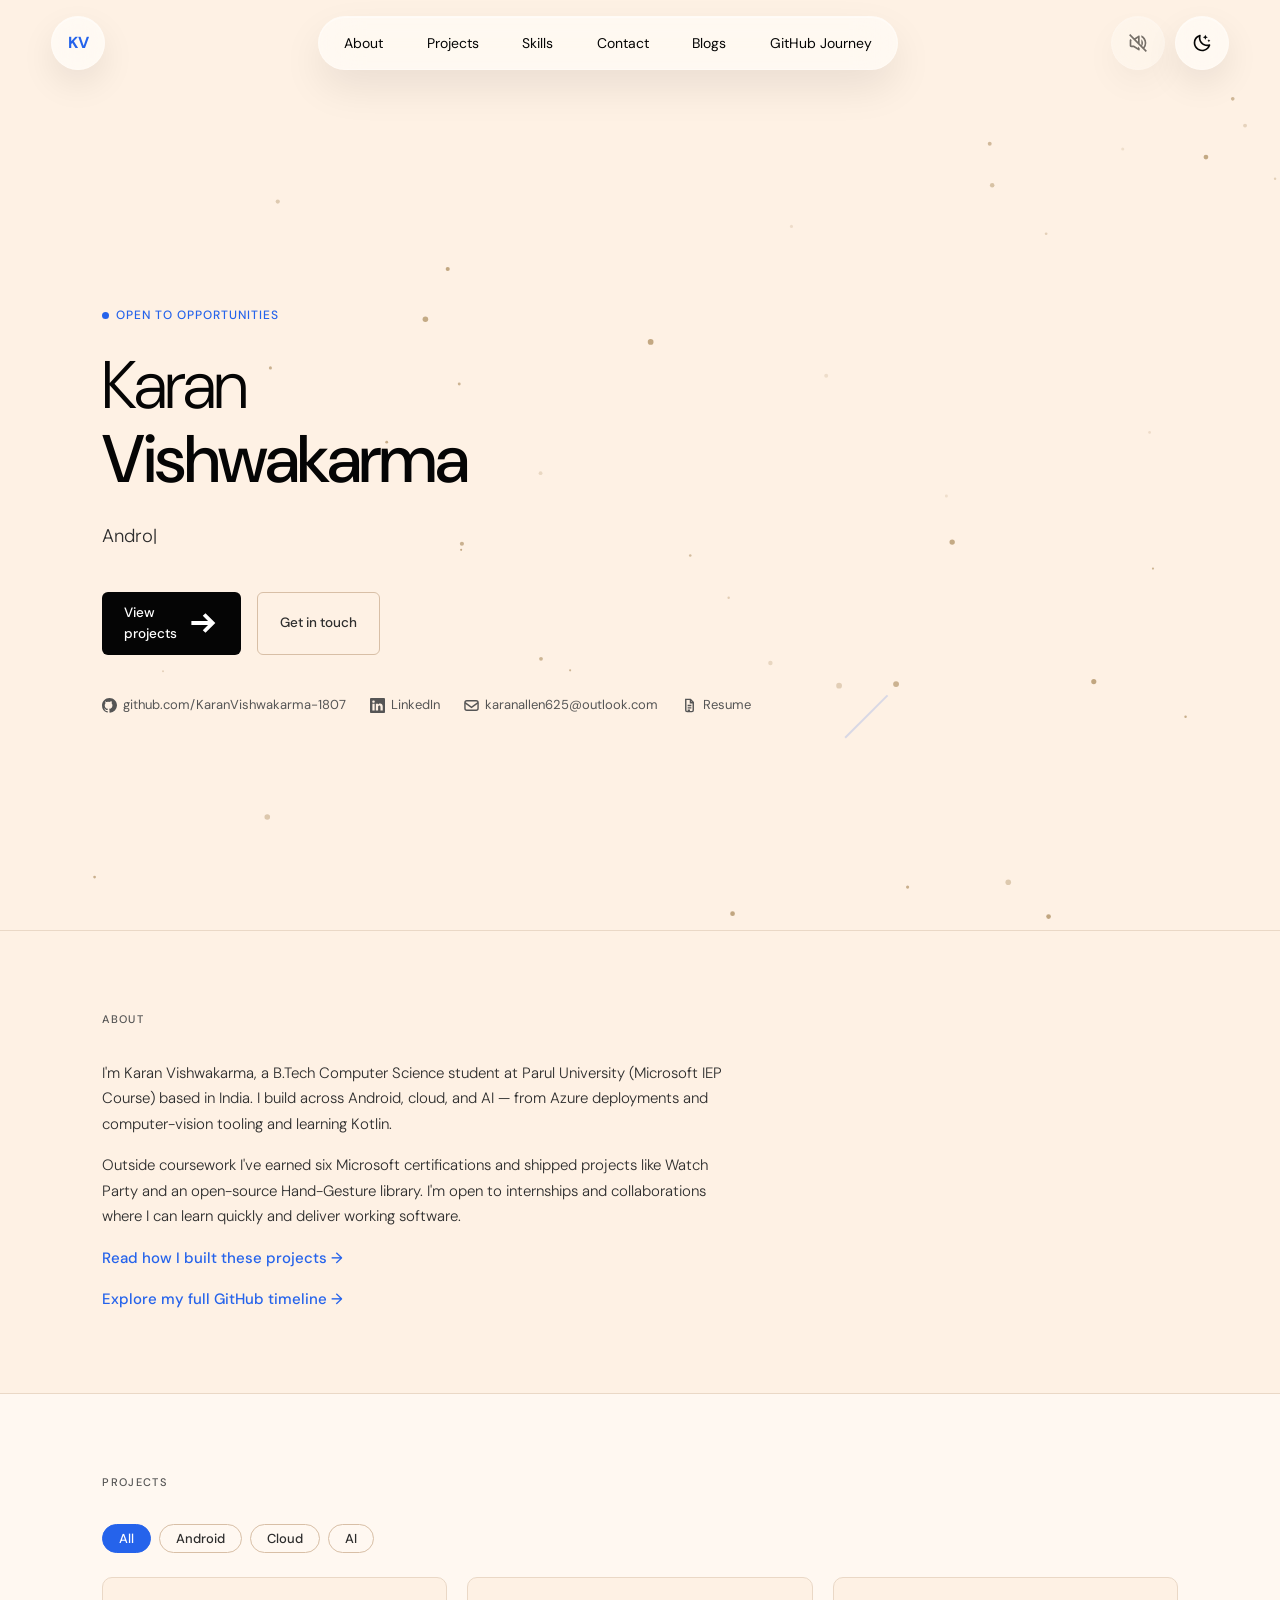
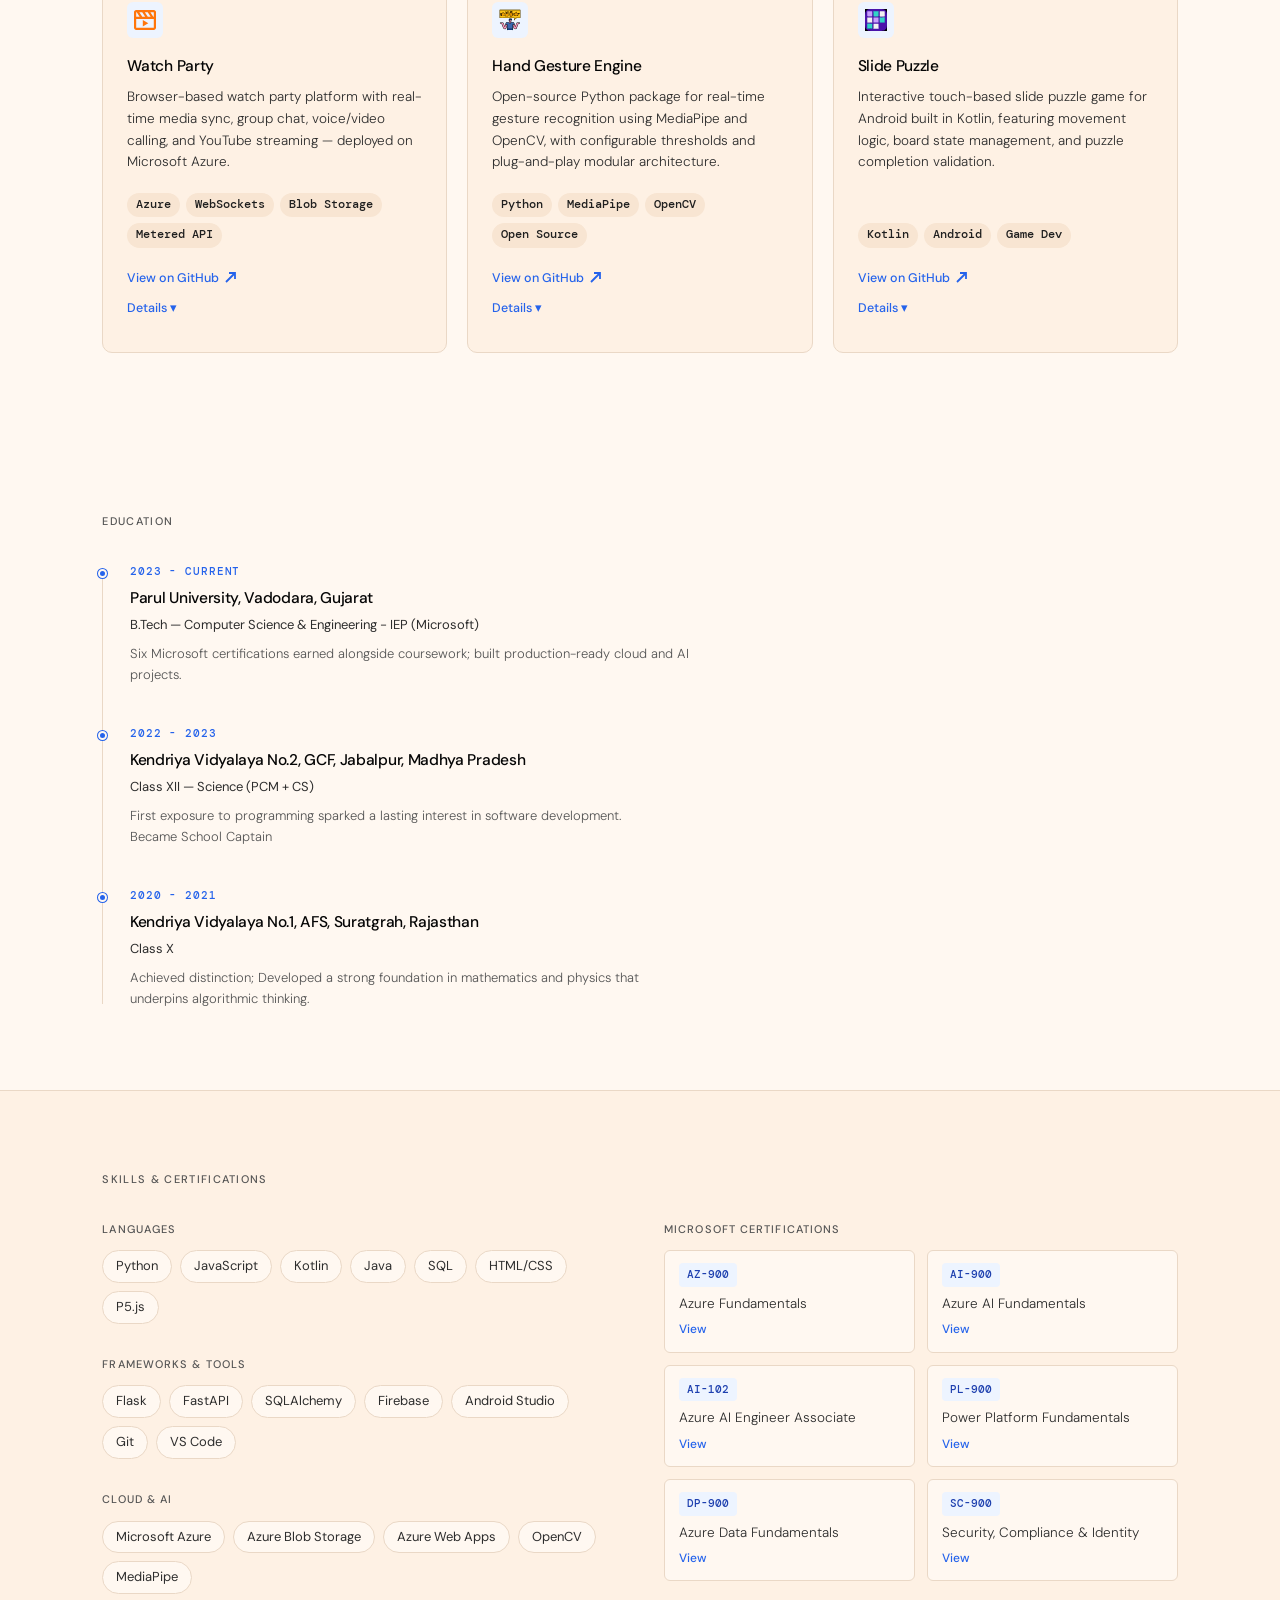
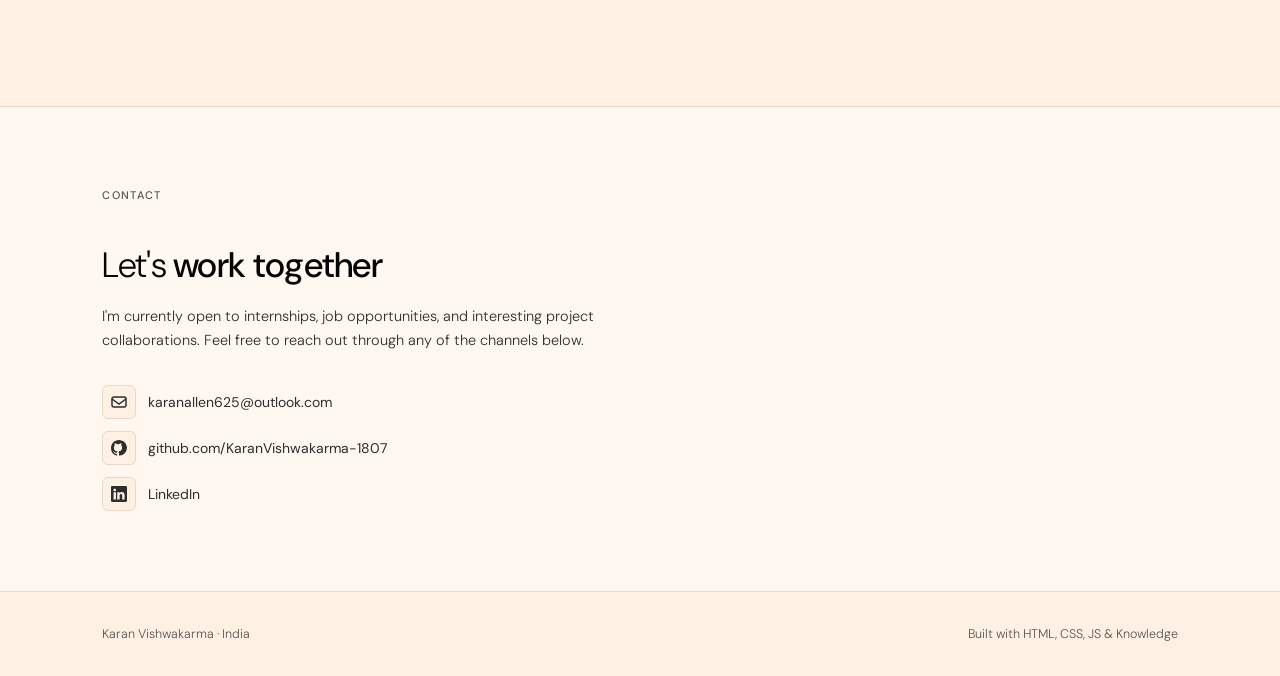
==== commit 6fefaf84: "Add GitHub Journey interactive timeline page Introduce a new 'GitHub Journey' page showcasing 28 rep" ====
--- a/index.html
+++ b/index.html
@@ -41,6 +41,7 @@
     <li><a href="#skills">Skills</a></li>
     <li><a href="#contact">Contact</a></li>
     <li><a href="blogs.html">Blogs</a></li>
+    <li><a href="github-journey.html">GitHub Journey</a></li>
   </ul>
   <div class="nav-controls">
     <button id="sound-toggle" aria-label="Toggle sound effects">
@@ -105,6 +106,7 @@
       <p>I'm Karan Vishwakarma, a B.Tech Computer Science student at Parul University (Microsoft IEP Course) based in India. I build across Android, cloud, and AI — from Azure deployments and computer-vision tooling and learning Kotlin.</p>
       <p>Outside coursework I've earned six Microsoft certifications and shipped projects like Watch Party and an open-source Hand-Gesture library. I'm open to internships and collaborations where I can learn quickly and deliver working software.</p>
       <p><a href="blogs.html" class="about-link">Read how I built these projects →</a></p>
+      <p><a href="github-journey.html" class="about-link">Explore my full GitHub timeline →</a></p>
     </div>
   </section>
 
--- a/style.css
+++ b/style.css
@@ -765,9 +765,16 @@
 .fade-in {
   opacity: 0;
   transform: translateY(18px);
-  transition: opacity 0.55s ease, transform 0.55s ease;
+  transition: opacity 0.55s ease, transform 0.55s ease, border-color 0.15s;
+  will-change: opacity, transform;
 }
 .fade-in.visible { opacity: 1; transform: translateY(0); }
+
+.blog-card,
+.repo-timeline-entry,
+.repo-detail {
+  will-change: opacity, transform;
+}
 
 /* adding responsiveness */
 @media (max-width: 700px) {
@@ -1042,3 +1049,140 @@
 .card-detail p { margin-bottom: 0.5rem; }
 .card-detail p:last-child { margin-bottom: 0; }
 .card-detail strong { color: var(--text-primary); font-weight: 500; }
+
+/* GitHub journey timeline page */
+#github-journey { background: var(--surface); }
+
+.github-journey-layout {
+  display: grid;
+  grid-template-columns: minmax(260px, 340px) 1fr;
+  gap: 2rem;
+  align-items: start;
+}
+
+.github-timeline {
+  max-height: 72vh;
+  overflow-y: auto;
+  padding-right: 0.5rem;
+  scrollbar-width: thin;
+  scrollbar-color: var(--border) transparent;
+}
+
+.github-timeline::-webkit-scrollbar { width: 5px; }
+.github-timeline::-webkit-scrollbar-thumb {
+  background: var(--border);
+  border-radius: 4px;
+}
+
+.repo-timeline-entry {
+  display: block;
+  width: 100%;
+  text-align: left;
+  background: transparent;
+  border: none;
+  cursor: pointer;
+  font-family: inherit;
+  color: inherit;
+  transition: opacity 0.15s;
+}
+
+.repo-timeline-entry:hover .timeline-institution {
+  color: var(--accent);
+}
+
+.repo-timeline-entry.is-active .timeline-marker {
+  background: var(--accent);
+  box-shadow: 0 0 0 3px rgba(37, 99, 235, 0.2);
+}
+
+[data-theme="dark"] .repo-timeline-entry.is-active .timeline-marker {
+  box-shadow: 0 0 0 3px rgba(91, 141, 238, 0.25);
+}
+
+.repo-timeline-entry.is-active .timeline-institution {
+  color: var(--accent);
+}
+
+.repo-type-badge {
+  display: inline-block;
+  margin-top: 0.35rem;
+  font-size: 10px;
+  font-family: 'DM Mono', monospace;
+  text-transform: uppercase;
+  letter-spacing: 0.06em;
+  padding: 2px 8px;
+  border-radius: 999px;
+  border: 1px solid var(--border);
+}
+
+.repo-type-badge.personal { color: var(--accent); }
+.repo-type-badge.collaborative { color: #7c3aed; }
+
+[data-theme="dark"] .repo-type-badge.collaborative { color: #a78bfa; }
+
+.timeline-year-divider {
+  font-family: 'DM Mono', monospace;
+  font-size: 11px;
+  font-weight: 500;
+  letter-spacing: 0.1em;
+  text-transform: uppercase;
+  color: var(--text-tertiary);
+  padding: 0.5rem 0 1rem;
+  margin-left: -1.75rem;
+  padding-left: 1.75rem;
+}
+
+.repo-detail {
+  position: sticky;
+  top: 6rem;
+  min-height: 280px;
+}
+
+.repo-detail-placeholder {
+  color: var(--text-tertiary);
+  font-weight: 300;
+  font-size: 14px;
+}
+
+.repo-detail h2 {
+  font-size: 1.15rem;
+  font-weight: 500;
+  letter-spacing: -0.02em;
+  margin-bottom: 0.65rem;
+  color: var(--text-primary);
+}
+
+.repo-short {
+  font-size: 14.5px;
+  color: var(--text-secondary);
+  line-height: 1.65;
+  font-weight: 300;
+  margin-bottom: 1rem;
+}
+
+.repo-about p {
+  font-size: 14px;
+  color: var(--text-secondary);
+  line-height: 1.65;
+  font-weight: 300;
+}
+
+.repo-about p + p { margin-top: 0.65rem; }
+
+.repo-detail .project-link { margin-top: 1.25rem; }
+
+@media (max-width: 900px) {
+  .github-journey-layout {
+    grid-template-columns: 1fr;
+  }
+
+  .github-timeline {
+    max-height: none;
+    overflow-y: visible;
+    padding-right: 0;
+  }
+
+  .repo-detail {
+    position: static;
+  }
+}
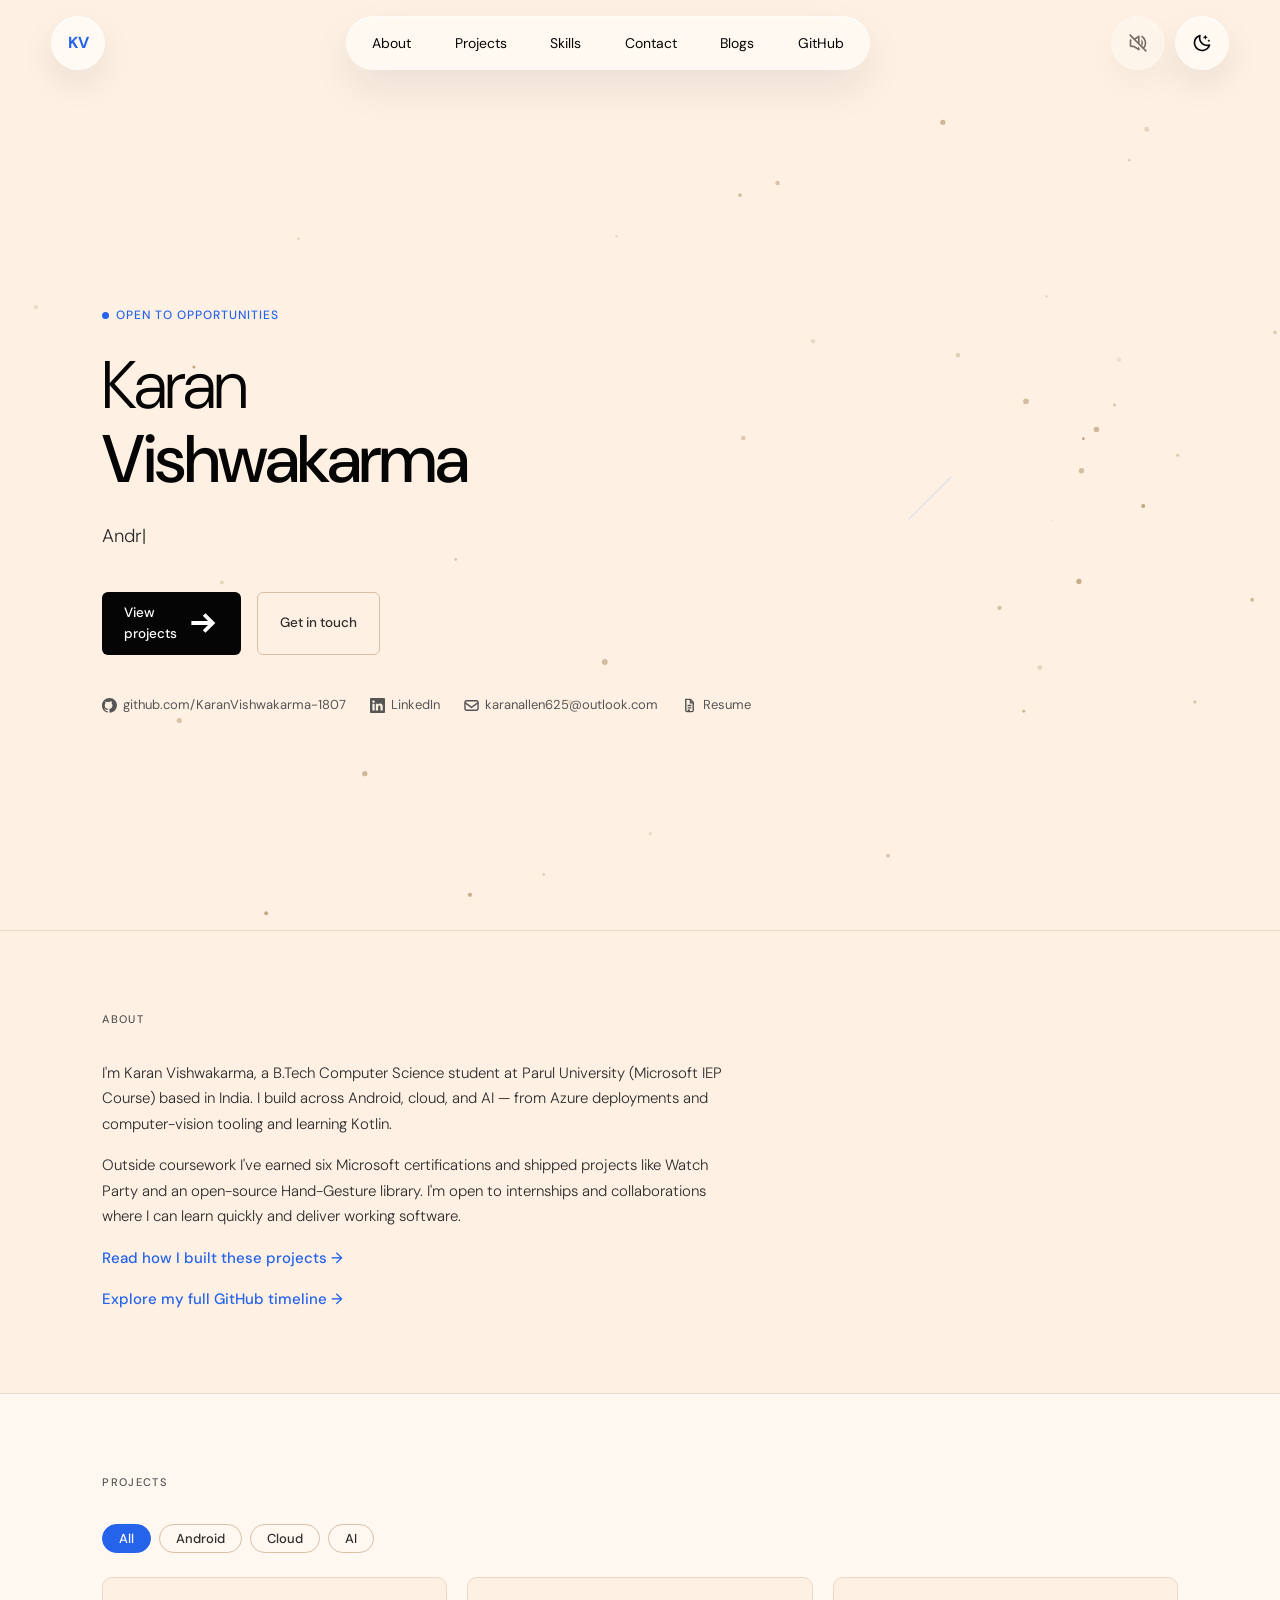
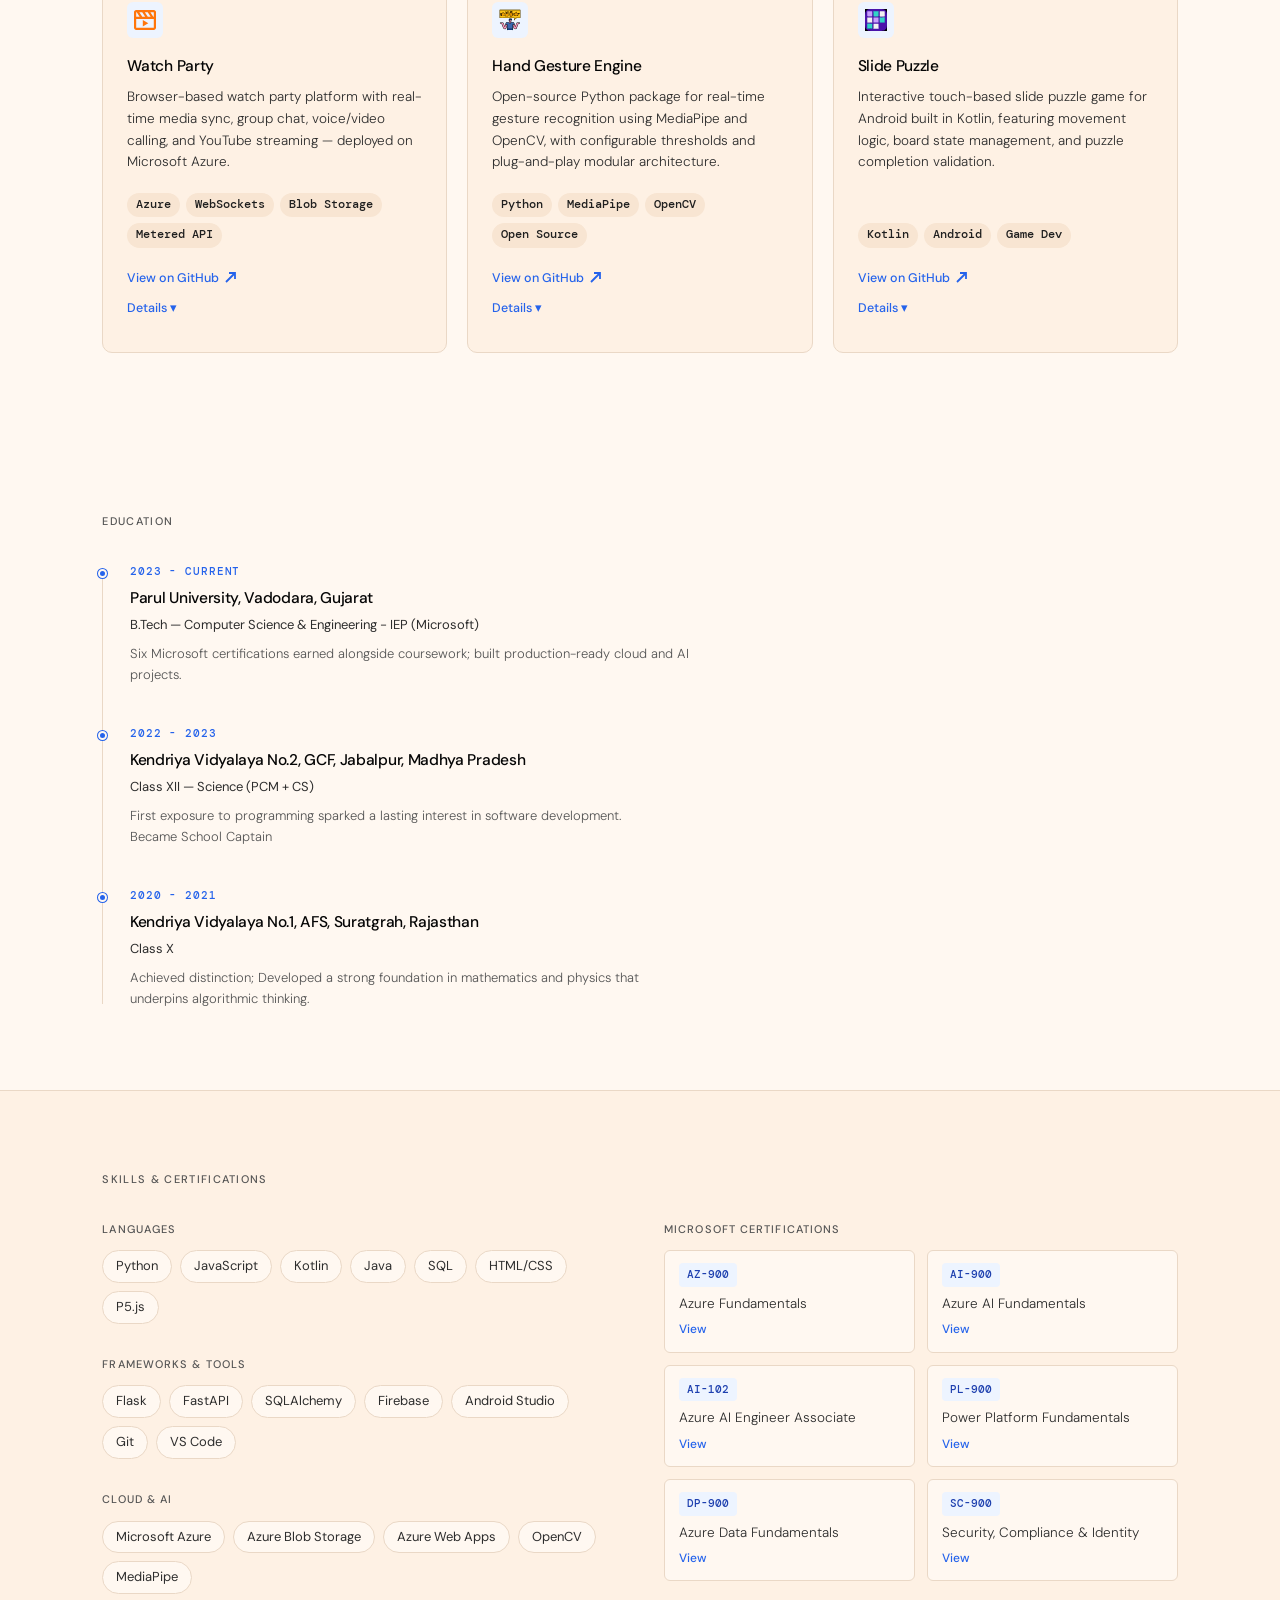
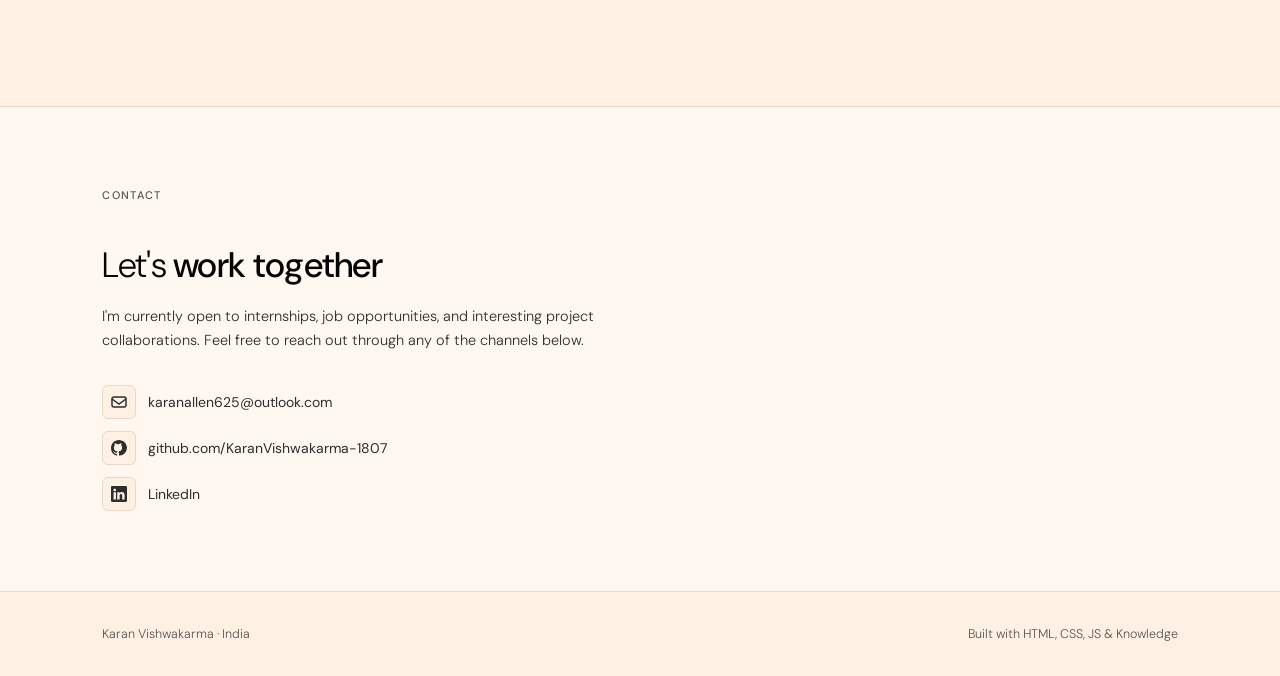
==== commit 6ba493a4: "Use scroll container as timeline root Wrap the timeline in a .github-timeline-scroll container and s" ====
--- a/index.html
+++ b/index.html
@@ -41,7 +41,7 @@
     <li><a href="#skills">Skills</a></li>
     <li><a href="#contact">Contact</a></li>
     <li><a href="blogs.html">Blogs</a></li>
-    <li><a href="github-journey.html">GitHub Journey</a></li>
+    <li><a href="github-journey.html">GitHub</a></li>
   </ul>
   <div class="nav-controls">
     <button id="sound-toggle" aria-label="Toggle sound effects">
--- a/style.css
+++ b/style.css
@@ -1060,7 +1060,7 @@
   align-items: start;
 }
 
-.github-timeline {
+.github-timeline-scroll {
   max-height: 72vh;
   overflow-y: auto;
   padding-right: 0.5rem;
@@ -1068,8 +1068,8 @@
   scrollbar-color: var(--border) transparent;
 }
 
-.github-timeline::-webkit-scrollbar { width: 5px; }
-.github-timeline::-webkit-scrollbar-thumb {
+.github-timeline-scroll::-webkit-scrollbar { width: 5px; }
+.github-timeline-scroll::-webkit-scrollbar-thumb {
   background: var(--border);
   border-radius: 4px;
 }
@@ -1176,7 +1176,7 @@
     grid-template-columns: 1fr;
   }
 
-  .github-timeline {
+  .github-timeline-scroll {
     max-height: none;
     overflow-y: visible;
     padding-right: 0;
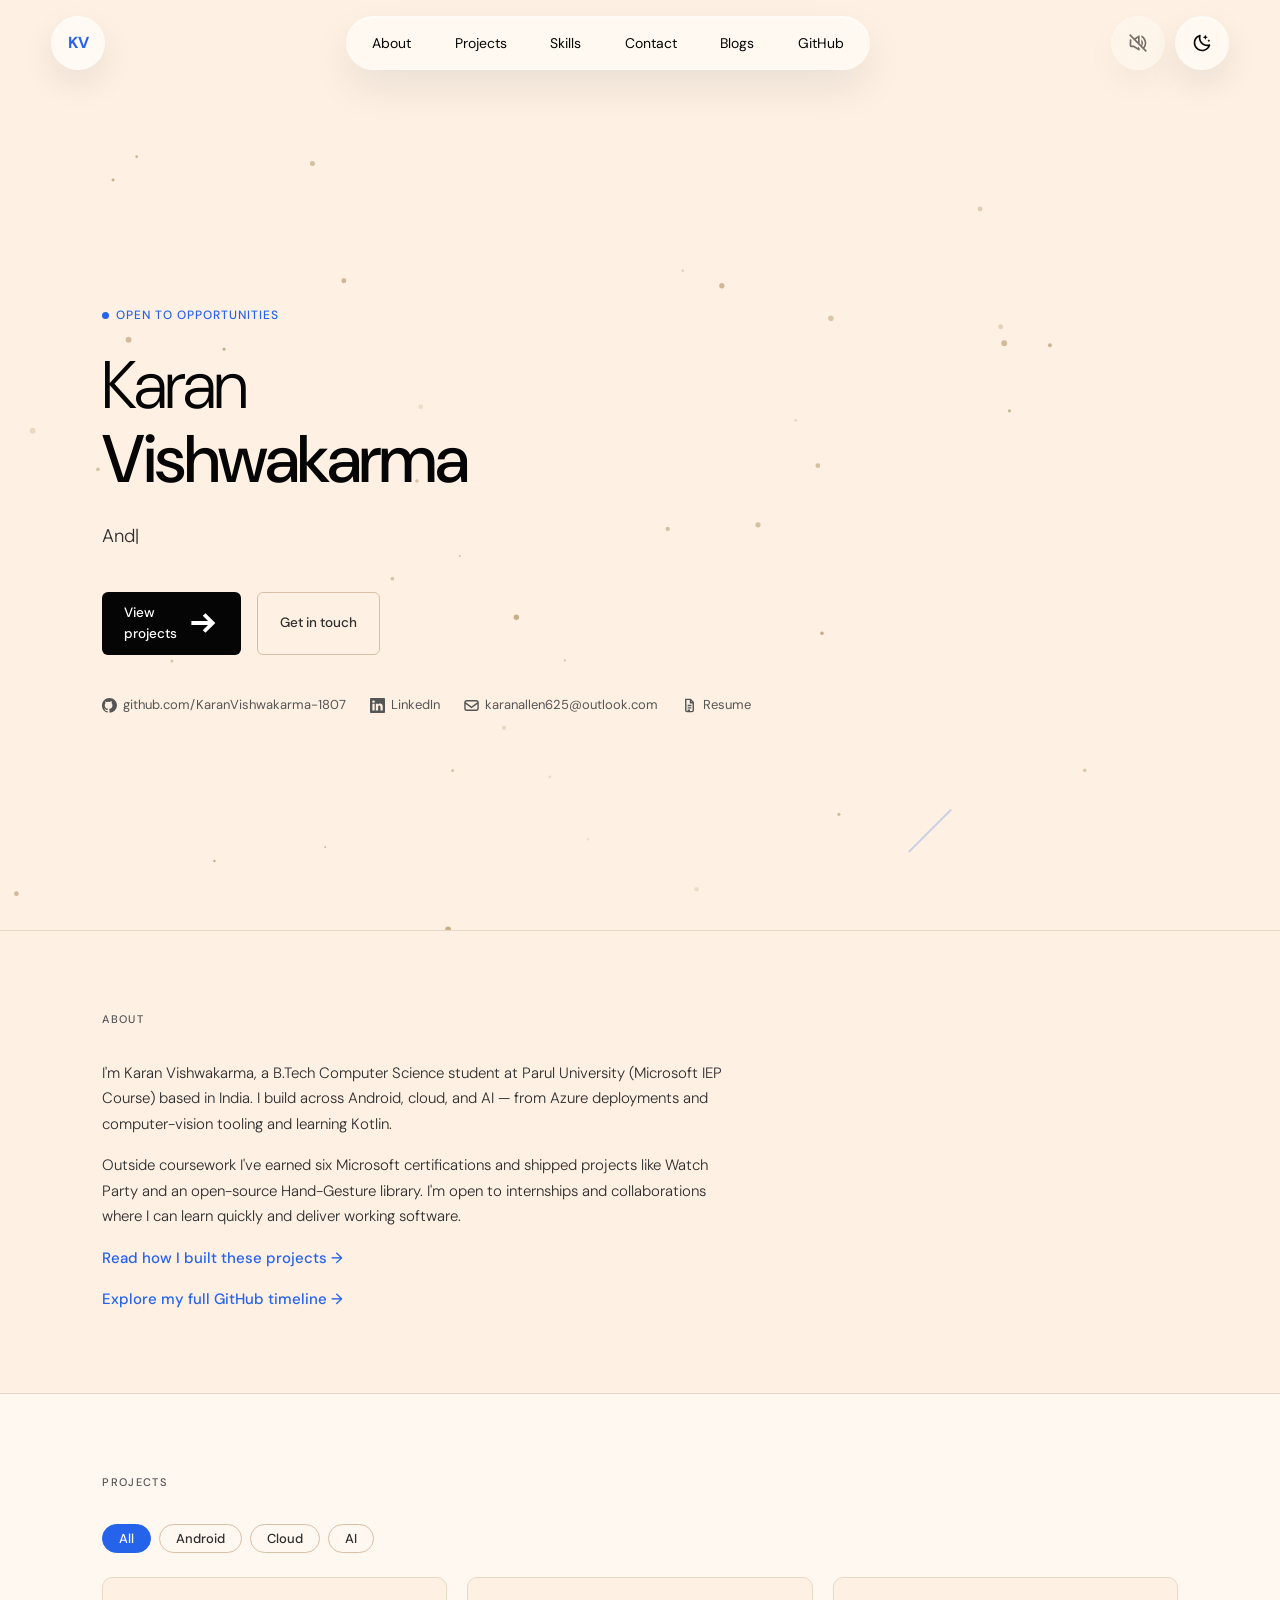
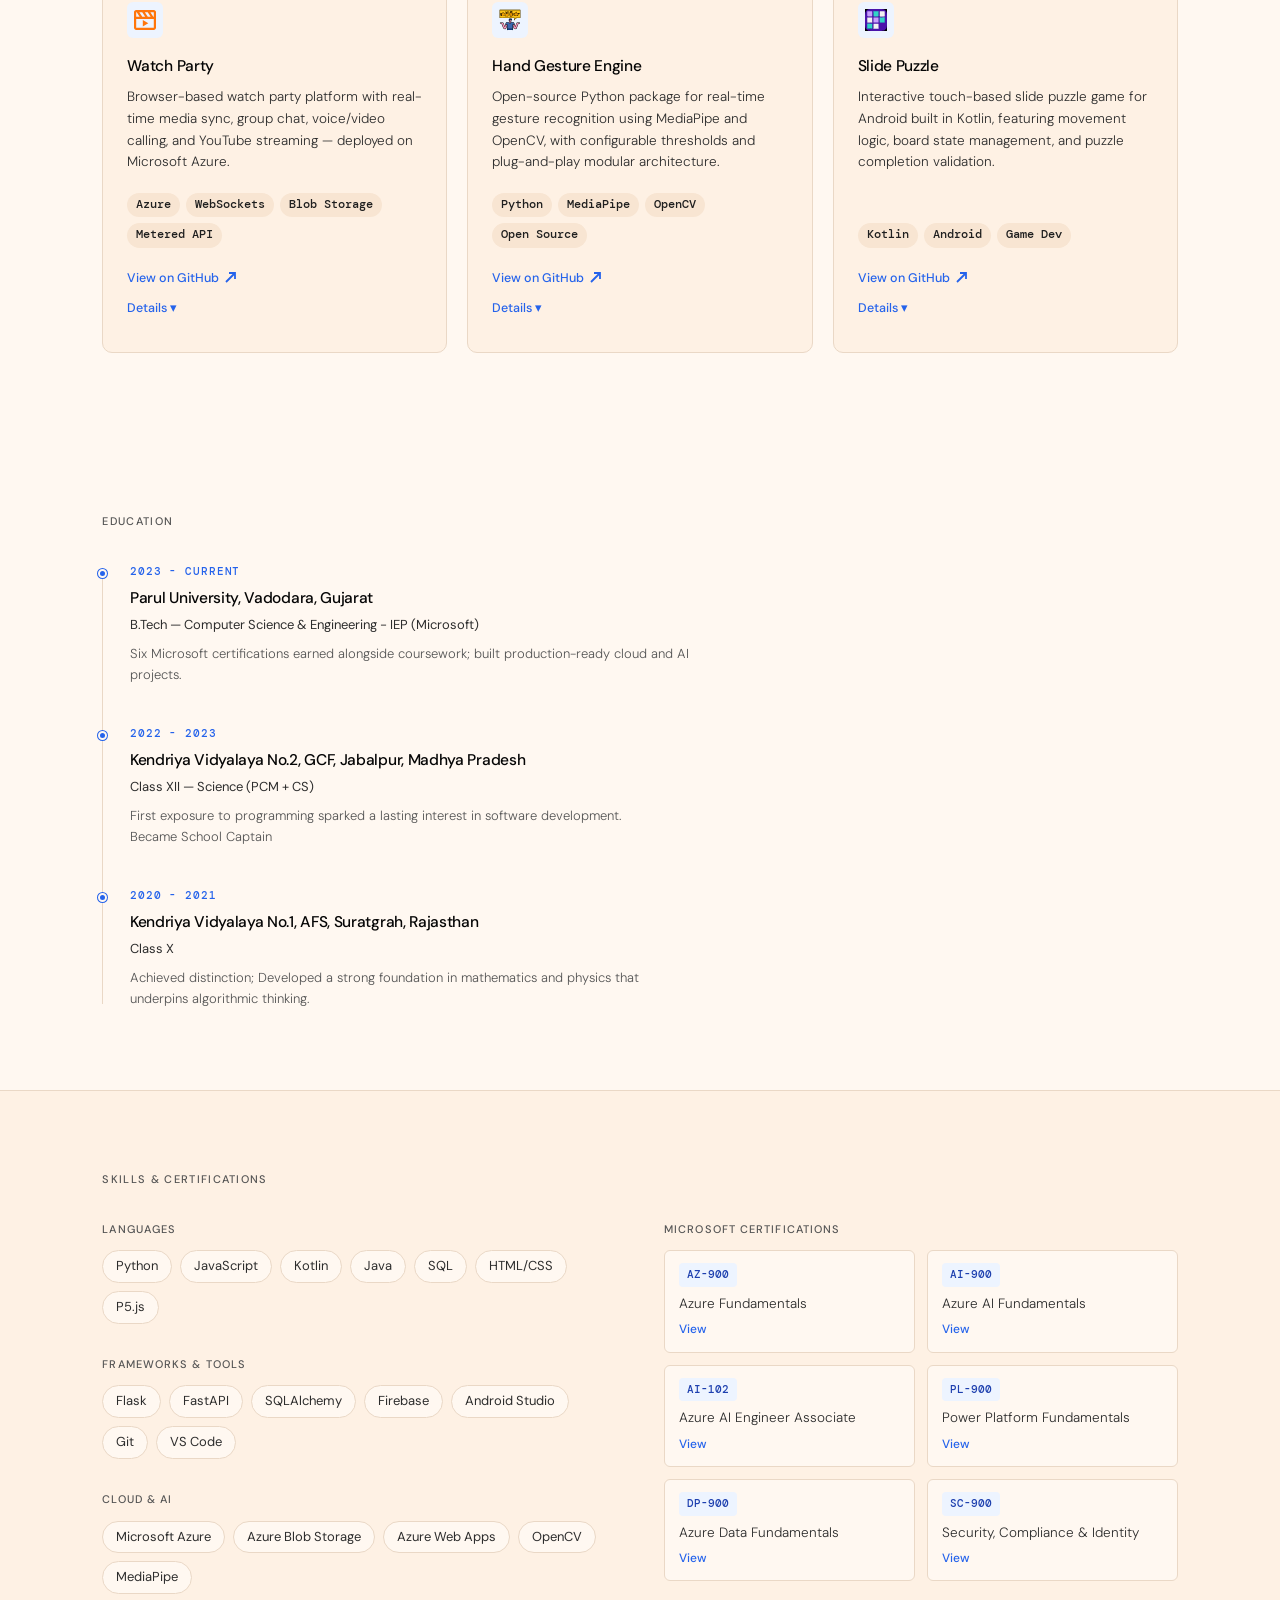
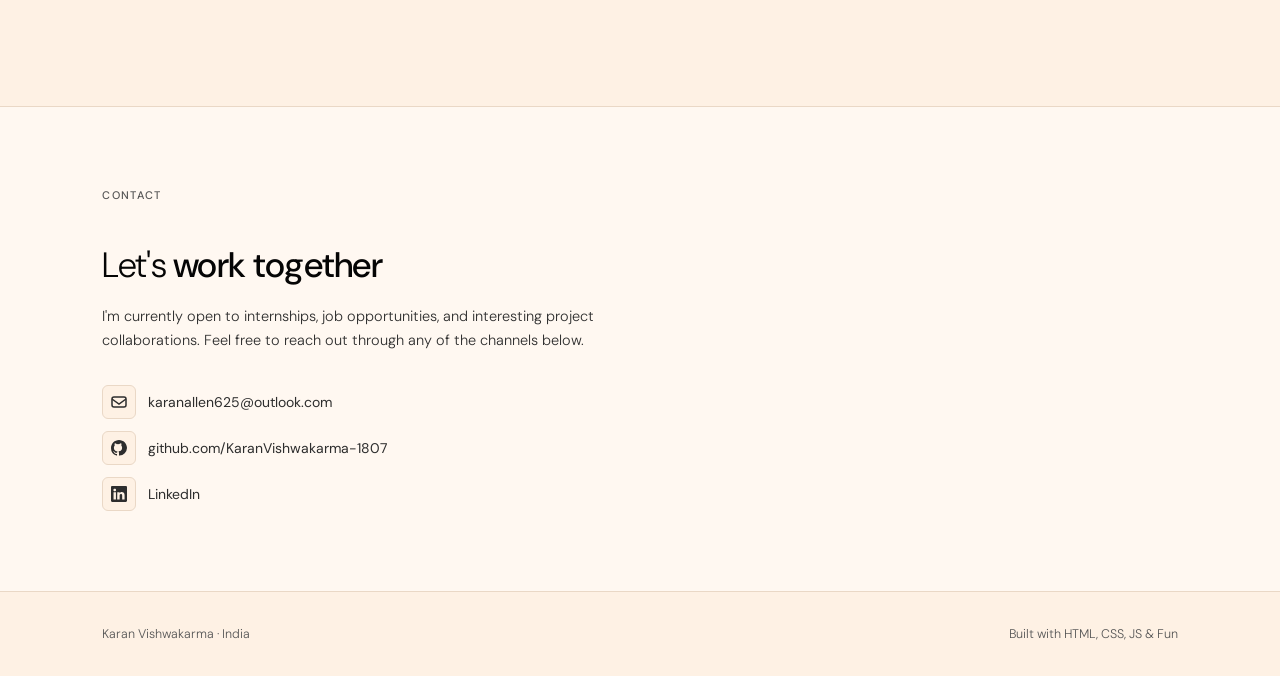
==== commit d3f1ae68: "Add shooting-star canvases & refactor hero animation Enable shooting-star canvas on Blogs and GitHub" ====
--- a/index.html
+++ b/index.html
@@ -354,7 +354,7 @@
 
 <footer>
   <p>Karan Vishwakarma · India</p>
-  <p>Built with HTML, CSS, JS &amp; Knowledge</p>
+  <p>Built with HTML, CSS, JS &amp; Fun</p>
 </footer>
 
 <button id="back-to-top" aria-label="Back to top">
--- a/style.css
+++ b/style.css
@@ -272,6 +272,28 @@
   height: 100%;
 }
 
+/* Secondary-page shooting-star canvases */
+#blogs,
+#github-journey {
+  position: relative;
+  overflow: hidden;
+}
+
+#blogs-canvas,
+#github-journey-canvas {
+  position: absolute;
+  inset: 0;
+  z-index: 0;
+  width: 100%;
+  height: 100%;
+}
+
+#blogs > :not(#blogs-canvas),
+#github-journey > :not(#github-journey-canvas) {
+  position: relative;
+  z-index: 1;
+}
+
 .hero-content {
   position: relative;
   z-index: 1;
@@ -1051,7 +1073,7 @@
 .card-detail strong { color: var(--text-primary); font-weight: 500; }
 
 /* GitHub journey timeline page */
-#github-journey { background: var(--surface); }
+#github-journey { background: var(--bg); }
 
 .github-journey-layout {
   display: grid;
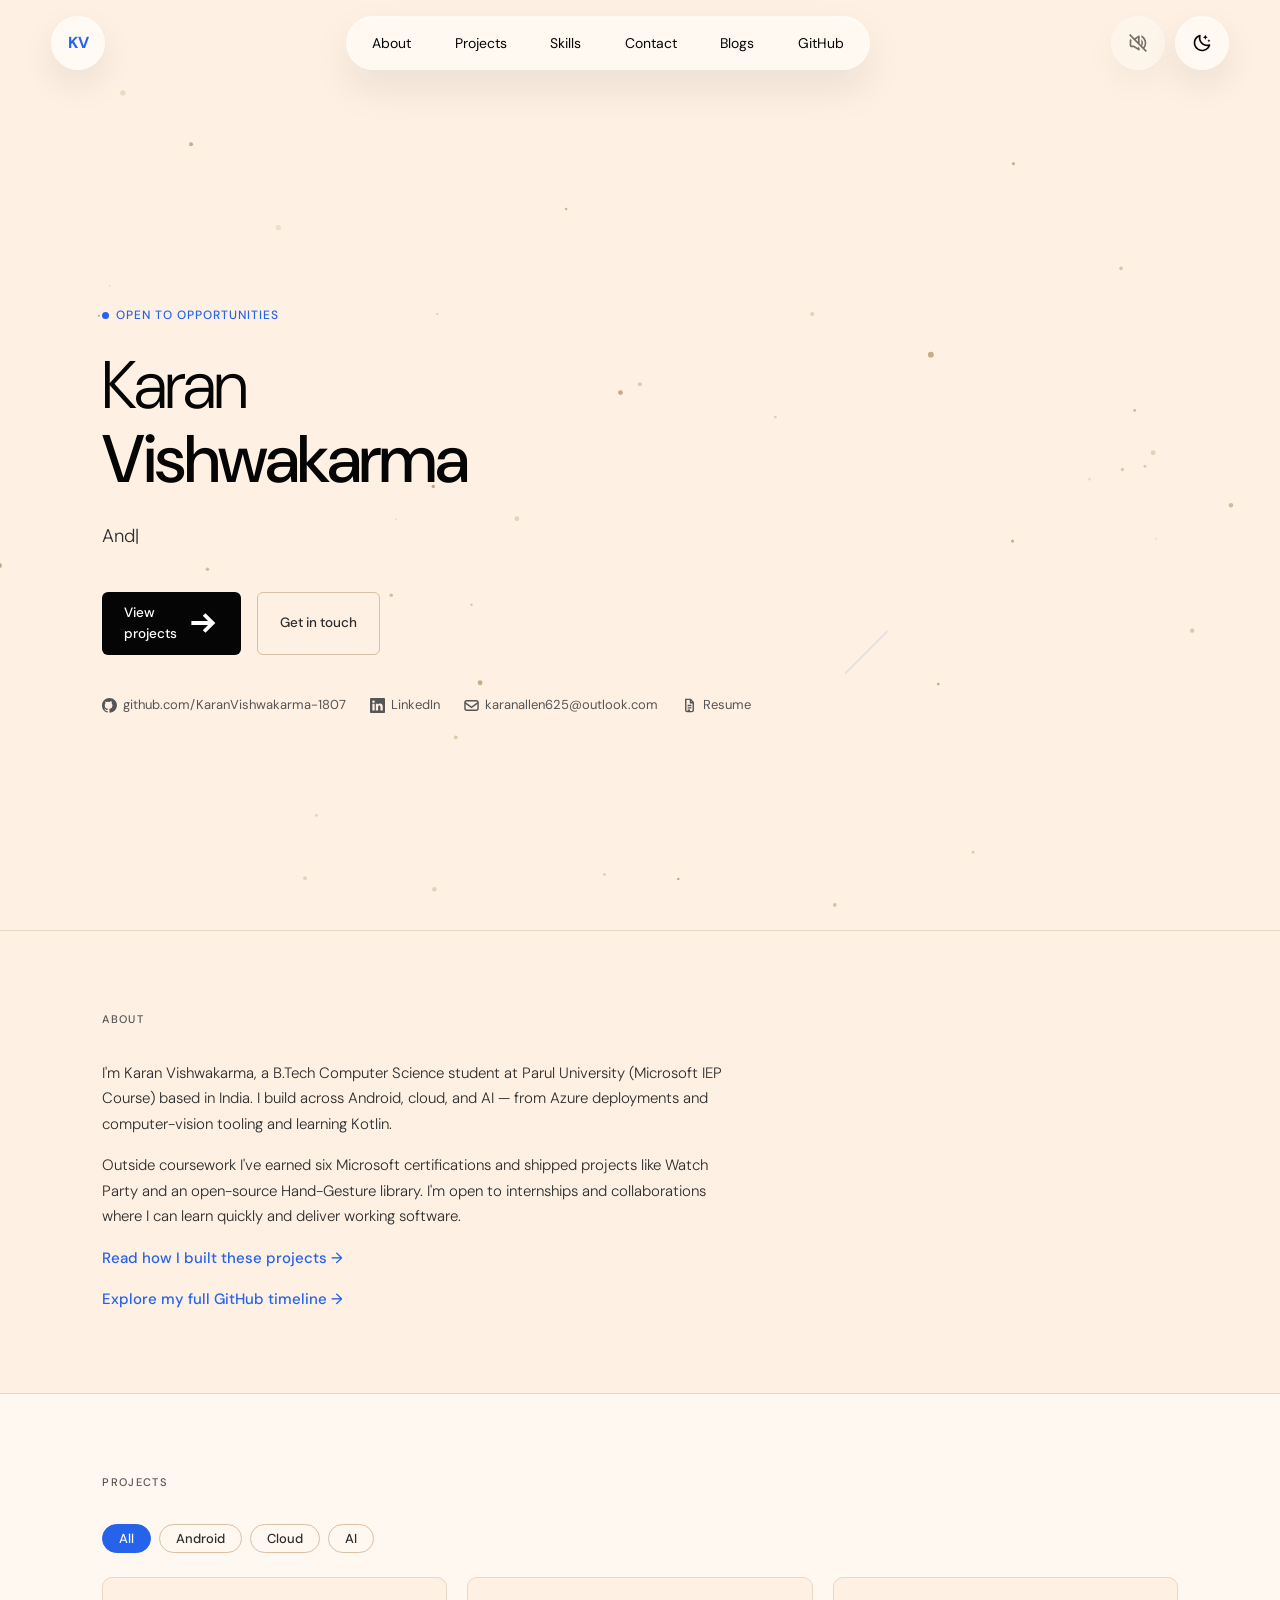
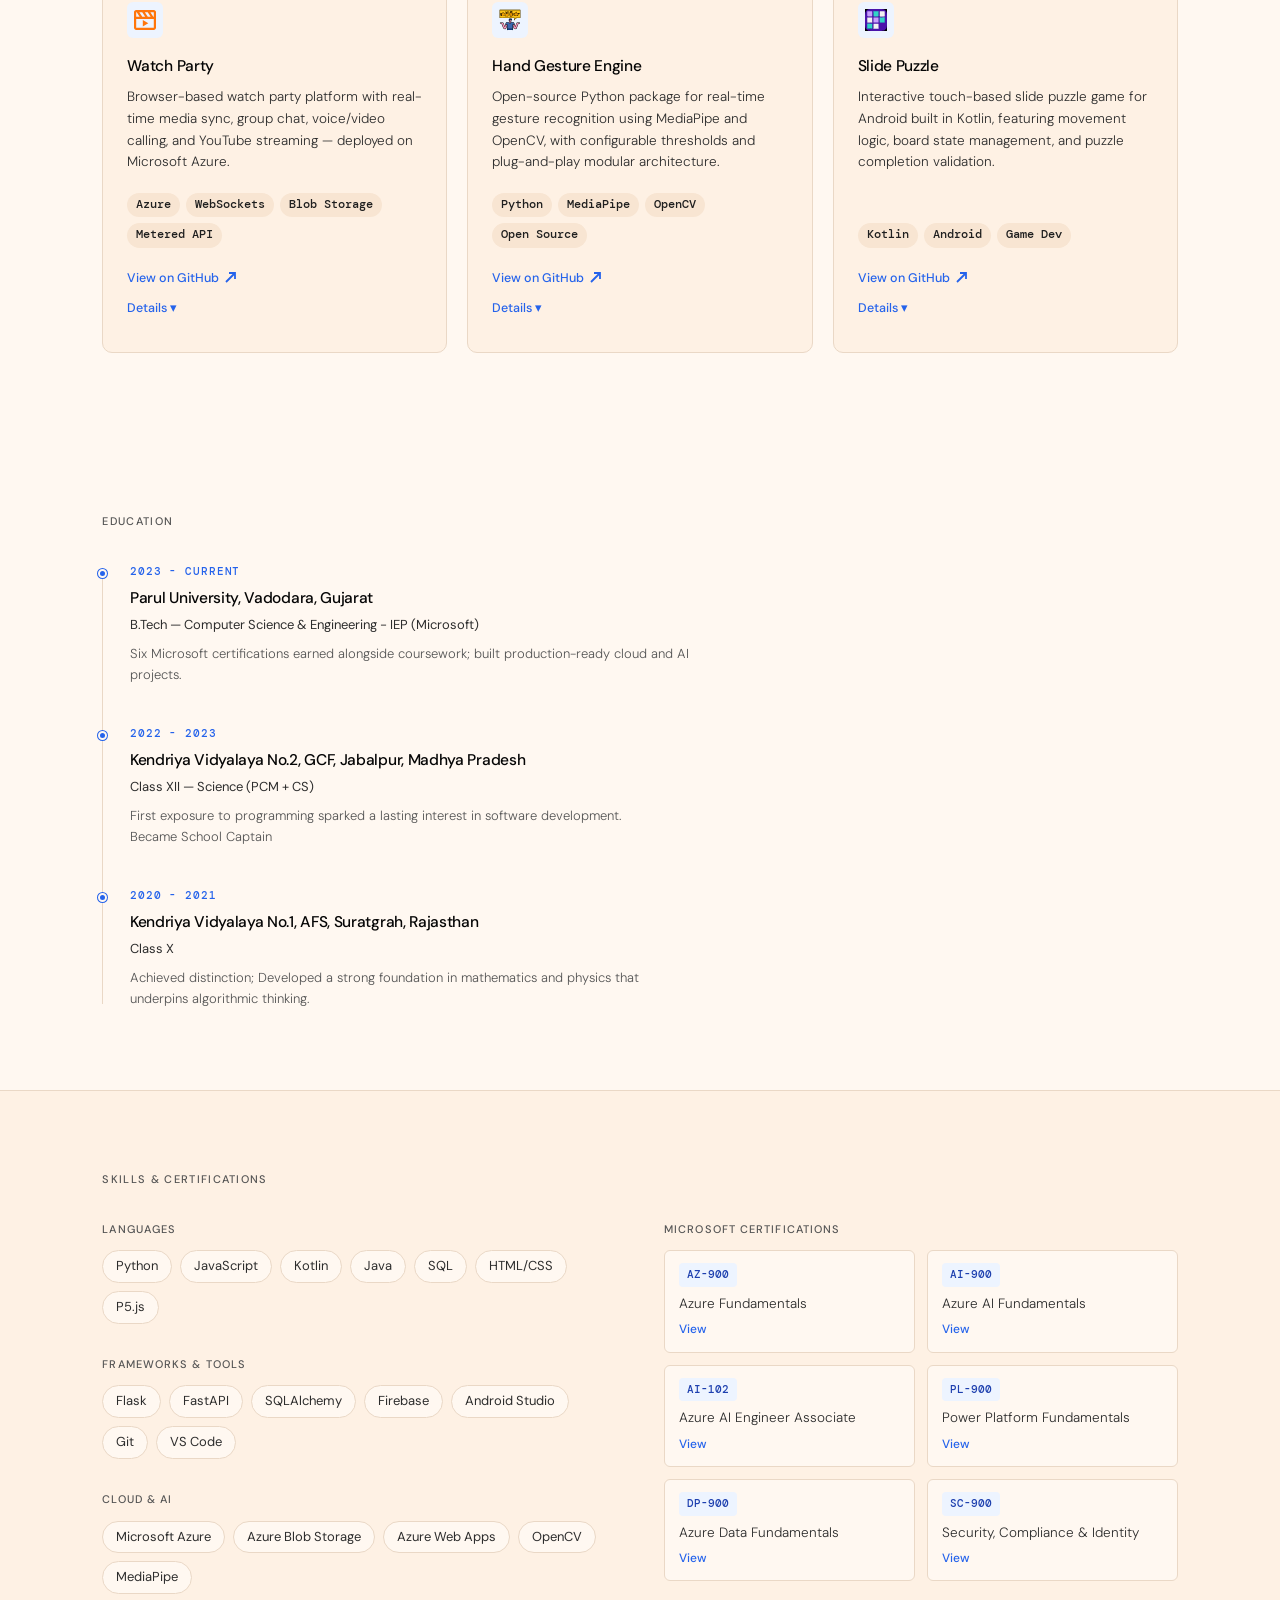
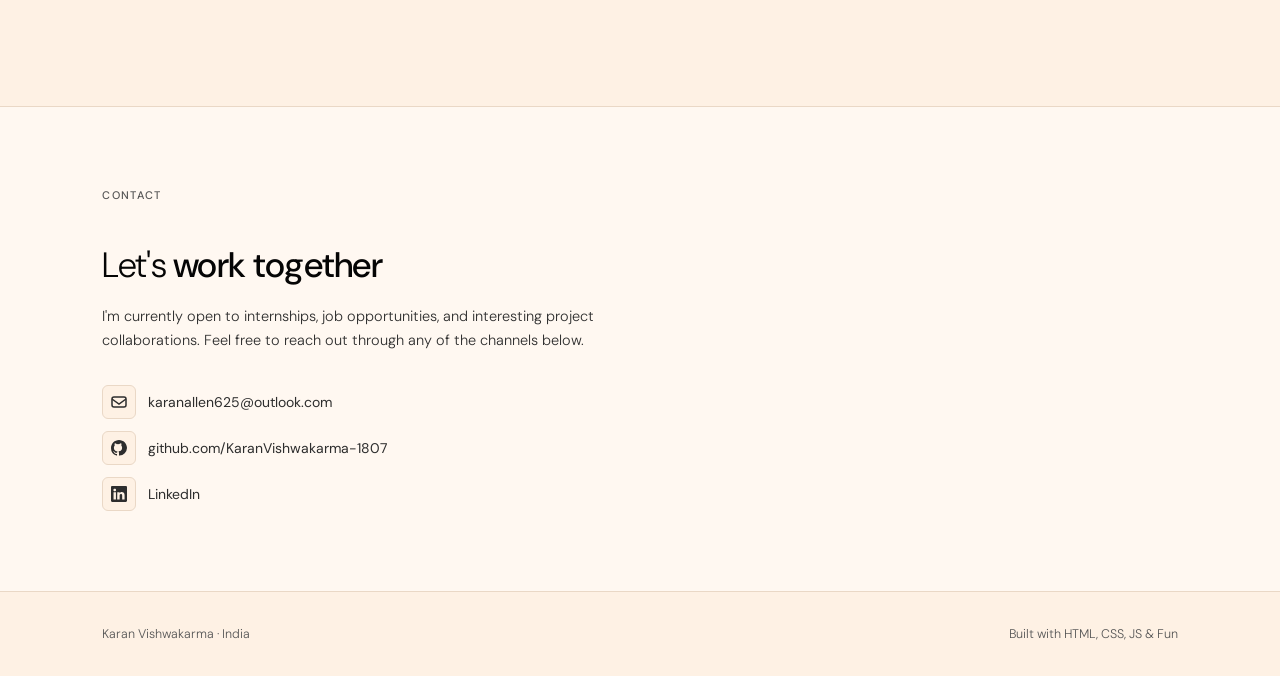
==== commit 7e962482: "Update index.html" ====
--- a/index.html
+++ b/index.html
@@ -90,7 +90,7 @@
         <svg viewBox="0 0 16 16" fill="none" stroke="currentColor" stroke-width="1.5"><rect x="1" y="3" width="14" height="10" rx="2"/><path d="M1 5l7 5 7-5"/></svg>
         karanallen625@outlook.com
       </a>
-      <a href="https://drive.google.com/file/d/1UoB4Fo7EMAEY9ffZ2Ioksp5cVLkg6if5/view?usp=sharing" target="_blank" rel="noopener noreferrer" class="hero-link">
+      <a href="https://drive.google.com/file/d/1IWw6f9e3xX1fBddbSxIy_JmvLfRDITUU/view?usp=sharing" target="_blank" rel="noopener noreferrer" class="hero-link">
         <svg viewBox="0 0 16 16" fill="none" stroke="currentColor" stroke-width="1.5" aria-hidden="true"><path d="M4 1.5h5l3 3V13a1.5 1.5 0 0 1-1.5 1.5h-5A1.5 1.5 0 0 1 4 13V1.5z"/><path d="M9 1.5V5h3"/><path d="M6 8h4M6 10.5h4M6 13h2.5"/></svg>
         Resume
       </a>
--- a/style.css
+++ b/style.css
@@ -133,9 +133,9 @@
 }
 
 [data-theme="dark"] .nav-logo {
-  border-color: rgba(255, 255, 255, 0.11);
-  background: rgba(26, 25, 23, 0.62);
-  box-shadow: 0 14px 34px rgba(0, 0, 0, 0.34), inset 0 1px 0 rgba(255, 255, 255, 0.08);
+  border-color: rgba(255, 255, 255, 0.12);
+  background: rgba(17, 17, 16, 0.78);
+  box-shadow: inset 0 1px 0 rgba(255, 255, 255, 0.06);
 }
 
 .nav-logo:hover {
@@ -161,9 +161,9 @@
 }
 
 [data-theme="dark"] .nav-links {
-  border-color: rgba(255, 255, 255, 0.1);
-  background: rgba(26, 25, 23, 0.58);
-  box-shadow: 0 18px 40px rgba(0, 0, 0, 0.38), inset 0 1px 0 rgba(255, 255, 255, 0.08);
+  border-color: rgba(255, 255, 255, 0.12);
+  background: rgba(17, 17, 16, 0.78);
+  box-shadow: inset 0 1px 0 rgba(255, 255, 255, 0.06);
 }
 
 .nav-links a {
@@ -212,10 +212,10 @@
 
 [data-theme="dark"] .theme-toggle,
 [data-theme="dark"] #sound-toggle {
-  border-color: rgba(255, 255, 255, 0.1);
-  background: rgba(26, 25, 23, 0.58);
+  border-color: rgba(255, 255, 255, 0.12);
+  background: rgba(17, 17, 16, 0.78);
   color: #fef1e4;
-  box-shadow: 0 14px 34px rgba(0, 0, 0, 0.34), inset 0 1px 0 rgba(255, 255, 255, 0.08);
+  box-shadow: inset 0 1px 0 rgba(255, 255, 255, 0.06);
 }
 
 .theme-toggle:hover,
@@ -1077,28 +1077,47 @@
 
 .github-journey-layout {
   display: grid;
-  grid-template-columns: minmax(260px, 340px) 1fr;
-  gap: 2rem;
-  align-items: start;
+  grid-template-columns: 1fr;
+  gap: 1.5rem;
 }
 
 .github-timeline-scroll {
-  max-height: 72vh;
-  overflow-y: auto;
-  padding-right: 0.5rem;
+  overflow-x: auto;
+  overflow-y: hidden;
+  padding-bottom: 0.75rem;
   scrollbar-width: thin;
   scrollbar-color: var(--border) transparent;
-}
-
-.github-timeline-scroll::-webkit-scrollbar { width: 5px; }
+  scroll-behavior: smooth;
+  scroll-snap-type: x proximity;
+}
+
+.github-timeline-scroll::-webkit-scrollbar { height: 5px; }
 .github-timeline-scroll::-webkit-scrollbar-thumb {
   background: var(--border);
   border-radius: 4px;
 }
 
+.github-timeline {
+  display: flex;
+  align-items: stretch;
+  min-width: max-content;
+  padding: 2rem 1.5rem 1rem;
+}
+
+.github-timeline::before {
+  top: 2.45rem;
+  right: 1.5rem;
+  bottom: auto;
+  left: 1.5rem;
+  width: auto;
+  height: 1px;
+}
+
 .repo-timeline-entry {
   display: block;
-  width: 100%;
+  flex: 0 0 220px;
+  min-height: 130px;
+  padding: 2rem 1rem 0.5rem;
   text-align: left;
   background: transparent;
   border: none;
@@ -1106,6 +1125,14 @@
   font-family: inherit;
   color: inherit;
   transition: opacity 0.15s;
+  scroll-snap-align: start;
+}
+
+.github-timeline .timeline-marker {
+  left: 1rem;
+  top: 0.45rem;
+  border-color: var(--bg);
+  transform: translateX(-50%);
 }
 
 .repo-timeline-entry:hover .timeline-institution {
@@ -1143,20 +1170,25 @@
 [data-theme="dark"] .repo-type-badge.collaborative { color: #a78bfa; }
 
 .timeline-year-divider {
+  position: relative;
+  z-index: 1;
+  flex: 0 0 4rem;
+  align-self: flex-start;
+  margin: 0;
+  padding: 0;
+  background: var(--bg);
   font-family: 'DM Mono', monospace;
   font-size: 11px;
   font-weight: 500;
   letter-spacing: 0.1em;
   text-transform: uppercase;
   color: var(--text-tertiary);
-  padding: 0.5rem 0 1rem;
-  margin-left: -1.75rem;
-  padding-left: 1.75rem;
+  text-align: center;
+  transform: translateY(-0.65rem);
 }
 
 .repo-detail {
-  position: sticky;
-  top: 6rem;
+  position: static;
   min-height: 280px;
 }
 
@@ -1194,17 +1226,12 @@
 .repo-detail .project-link { margin-top: 1.25rem; }
 
 @media (max-width: 900px) {
-  .github-journey-layout {
-    grid-template-columns: 1fr;
+  .github-timeline-scroll {
+    margin-right: -1.5rem;
+    padding-right: 1.5rem;
   }
 
-  .github-timeline-scroll {
-    max-height: none;
-    overflow-y: visible;
-    padding-right: 0;
+  .repo-timeline-entry {
+    flex-basis: min(72vw, 220px);
   }
-
-  .repo-detail {
-    position: static;
-  }
-}
+}
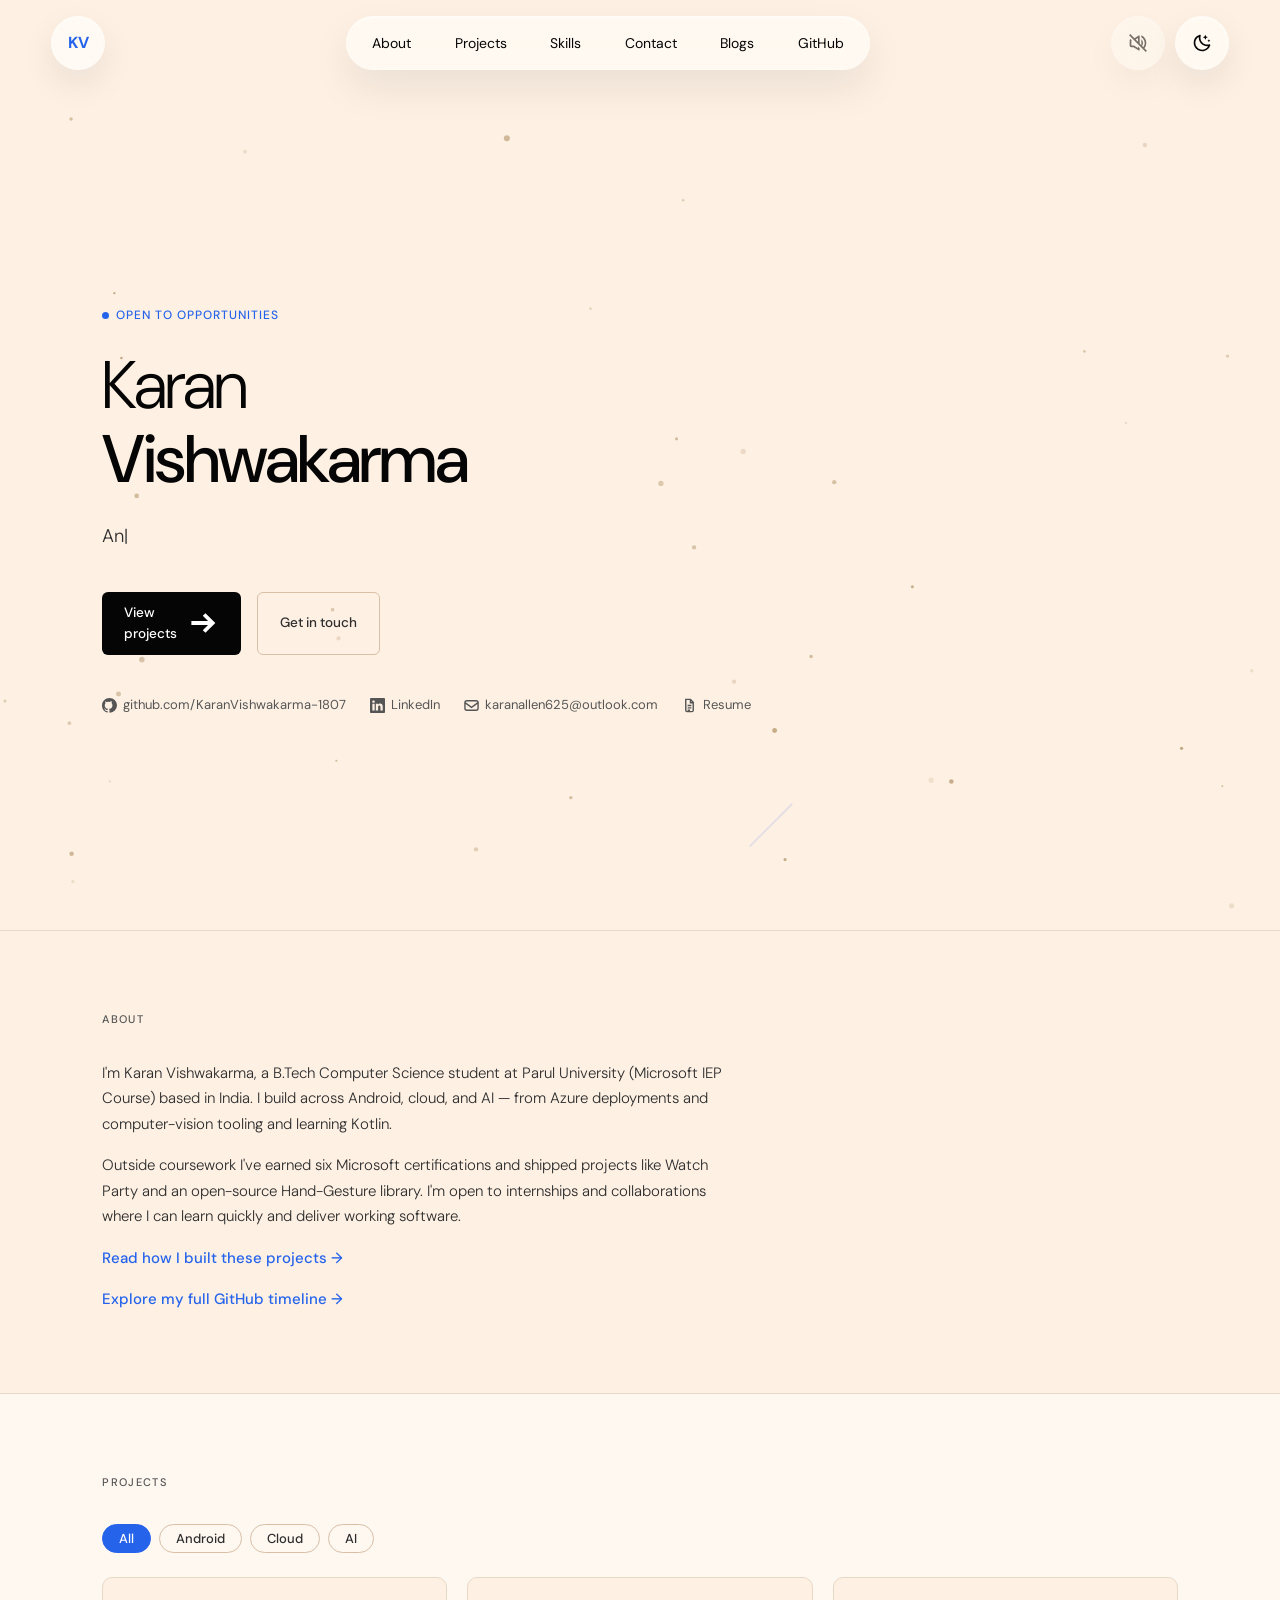
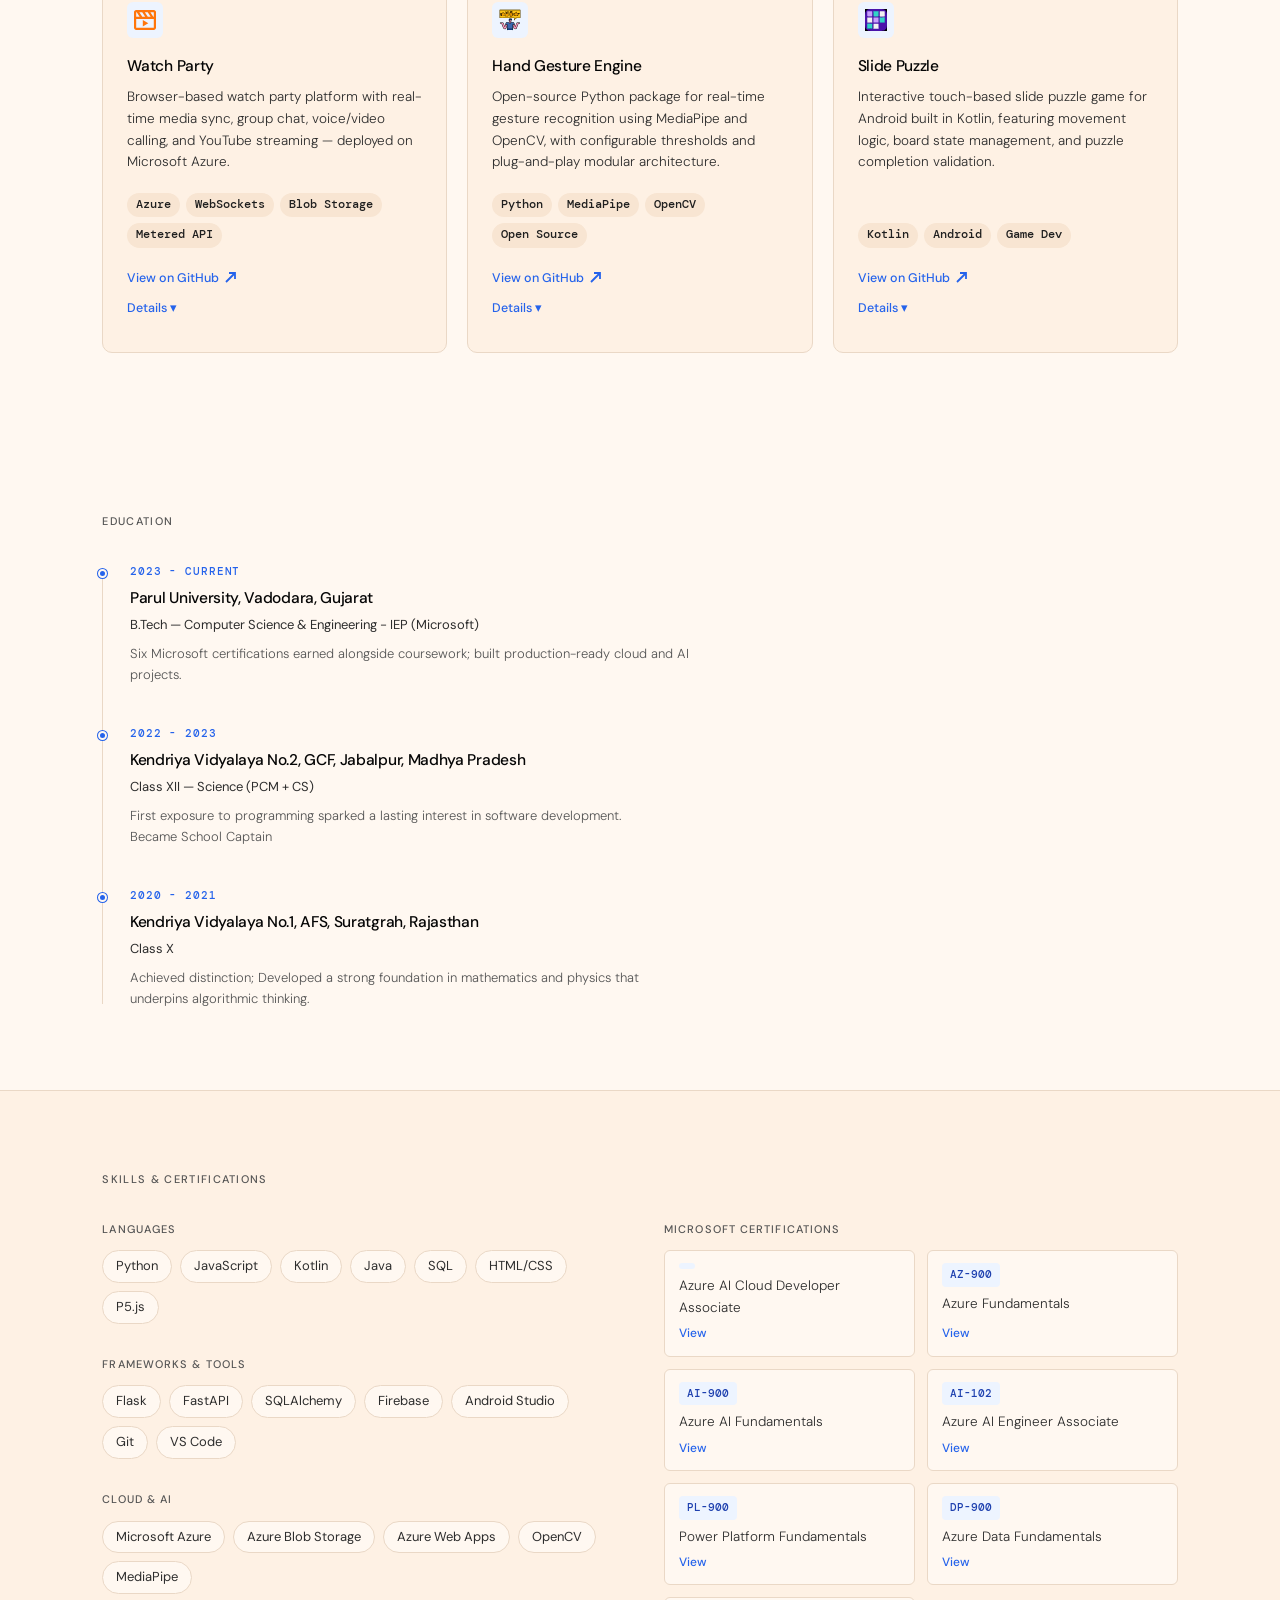
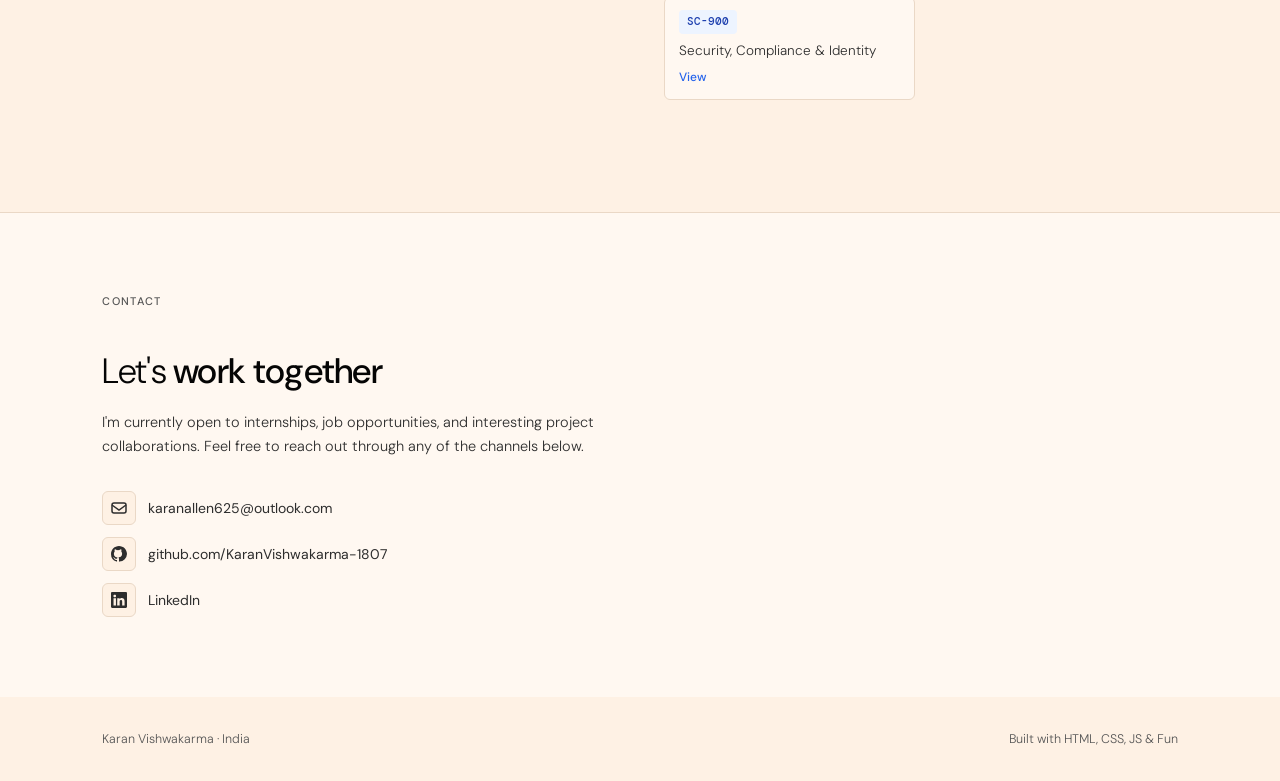
==== commit b706a1e6: "Update index.html" ====
--- a/index.html
+++ b/index.html
@@ -90,7 +90,7 @@
         <svg viewBox="0 0 16 16" fill="none" stroke="currentColor" stroke-width="1.5"><rect x="1" y="3" width="14" height="10" rx="2"/><path d="M1 5l7 5 7-5"/></svg>
         karanallen625@outlook.com
       </a>
-      <a href="https://drive.google.com/file/d/1IWw6f9e3xX1fBddbSxIy_JmvLfRDITUU/view?usp=sharing" target="_blank" rel="noopener noreferrer" class="hero-link">
+      <a href="https://drive.google.com/file/d/1Dw5OtKRiVwQ6qBI6bTRhuTCOjbSm4cdB/view?usp=sharing" target="_blank" rel="noopener noreferrer" class="hero-link">
         <svg viewBox="0 0 16 16" fill="none" stroke="currentColor" stroke-width="1.5" aria-hidden="true"><path d="M4 1.5h5l3 3V13a1.5 1.5 0 0 1-1.5 1.5h-5A1.5 1.5 0 0 1 4 13V1.5z"/><path d="M9 1.5V5h3"/><path d="M6 8h4M6 10.5h4M6 13h2.5"/></svg>
         Resume
       </a>
@@ -285,6 +285,11 @@
           <h3>Microsoft Certifications</h3>
           <div class="cert-grid">
             <div class="cert-badge-card">
+              <span class="cert-badge"><AI-200></span>
+              <span class="cert-name">Azure AI Cloud Developer Associate</span>
+              <a href="https://drive.google.com/file/d/1Rlrf_bfbLQIktKoP0wPkWywlZ2cJoNTp/view?usp=sharing" target="_blank" rel="noopener noreferrer">View</a>
+            </div>
+            <div class="cert-badge-card">
               <span class="cert-badge">AZ-900</span>
               <span class="cert-name">Azure Fundamentals</span>
               <a href="https://drive.google.com/file/d/1Nr_sngKWVxkgLLAtznEVMURdMsTtmDvq/view?usp=sharing" target="_blank" rel="noopener noreferrer">View</a>
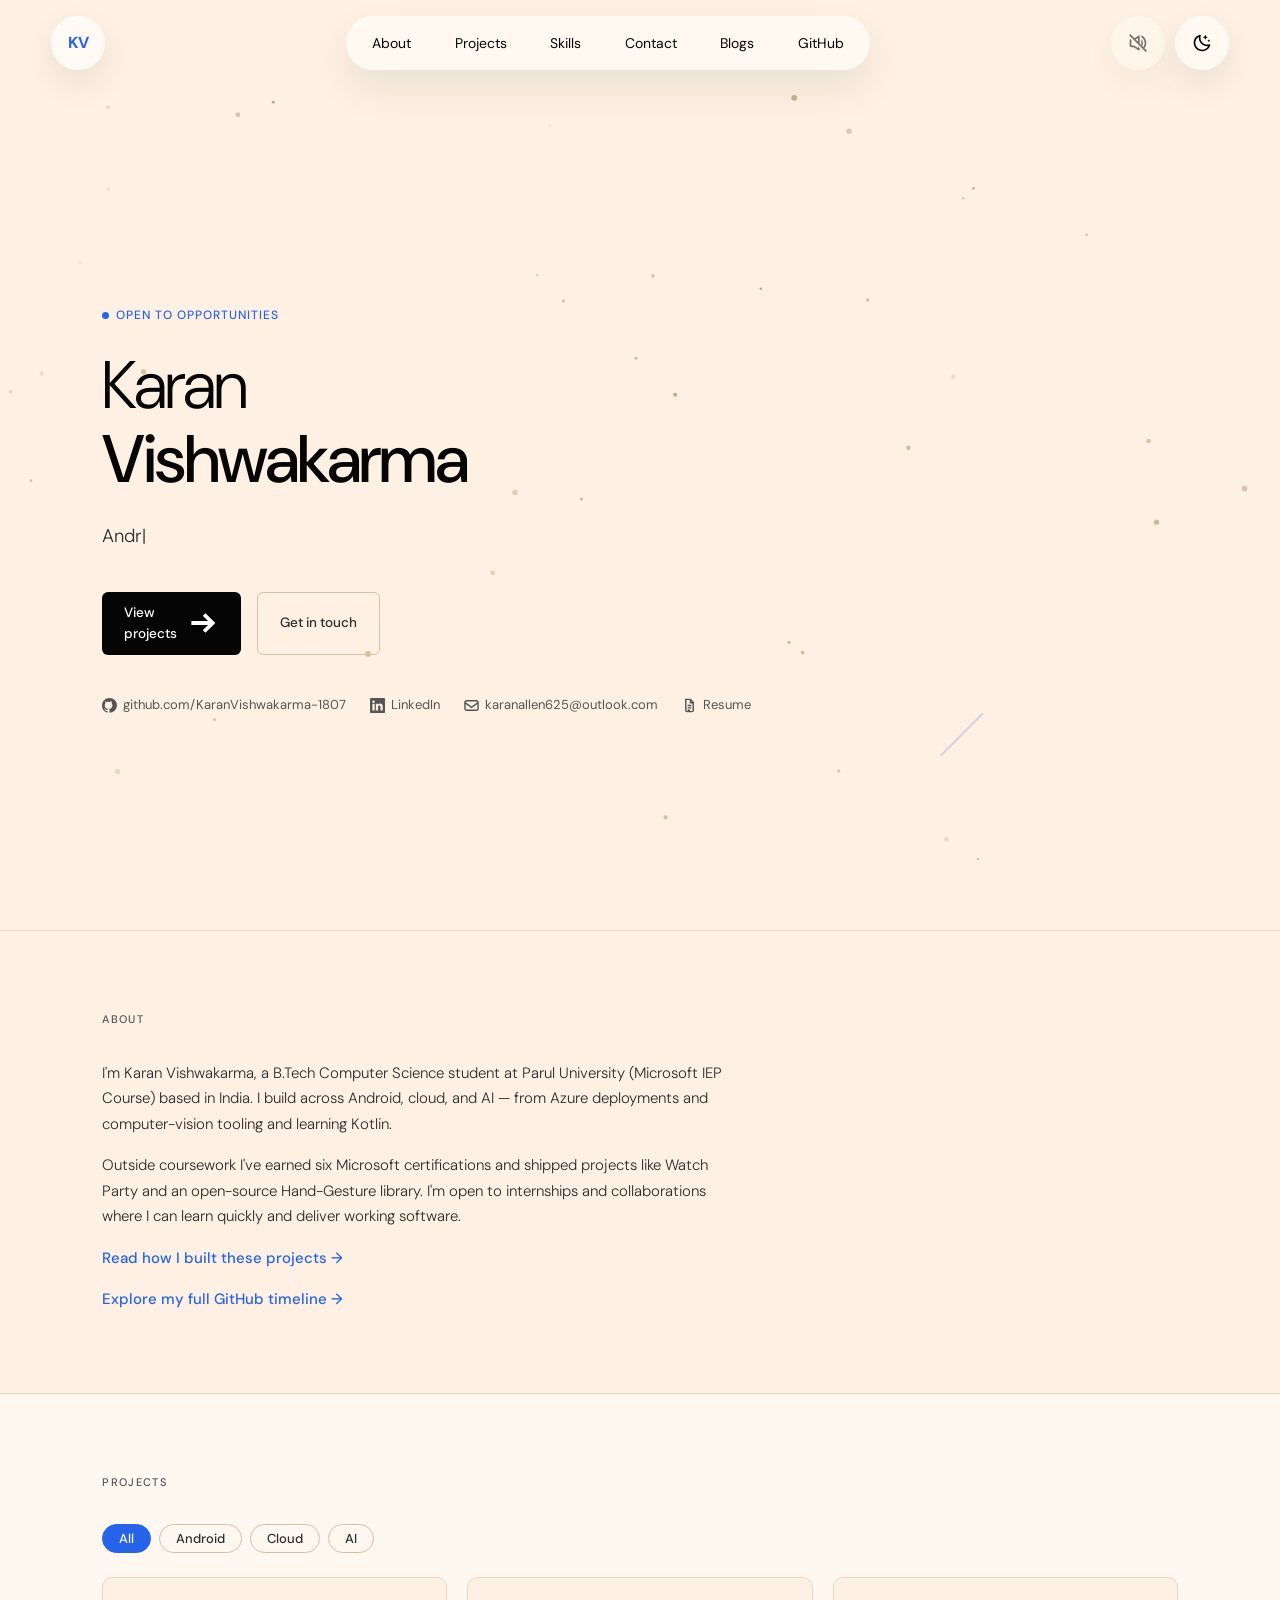
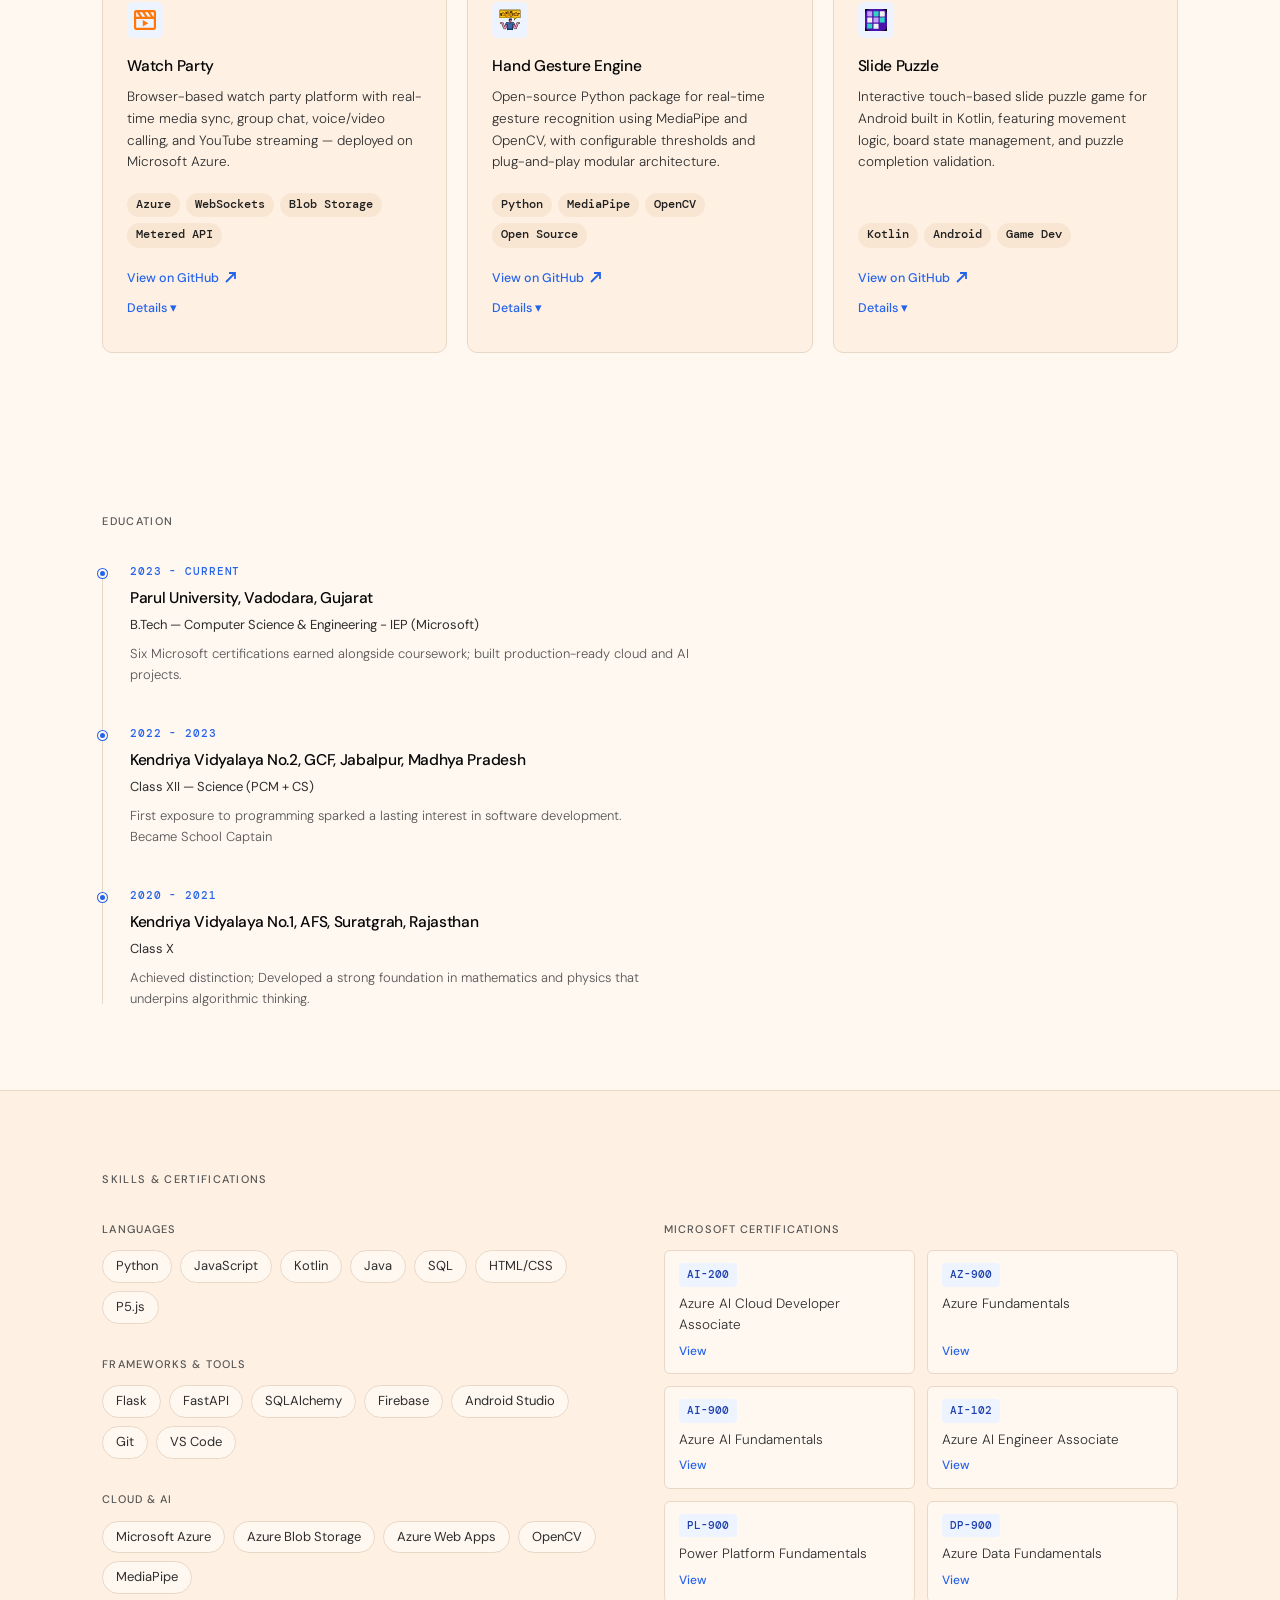
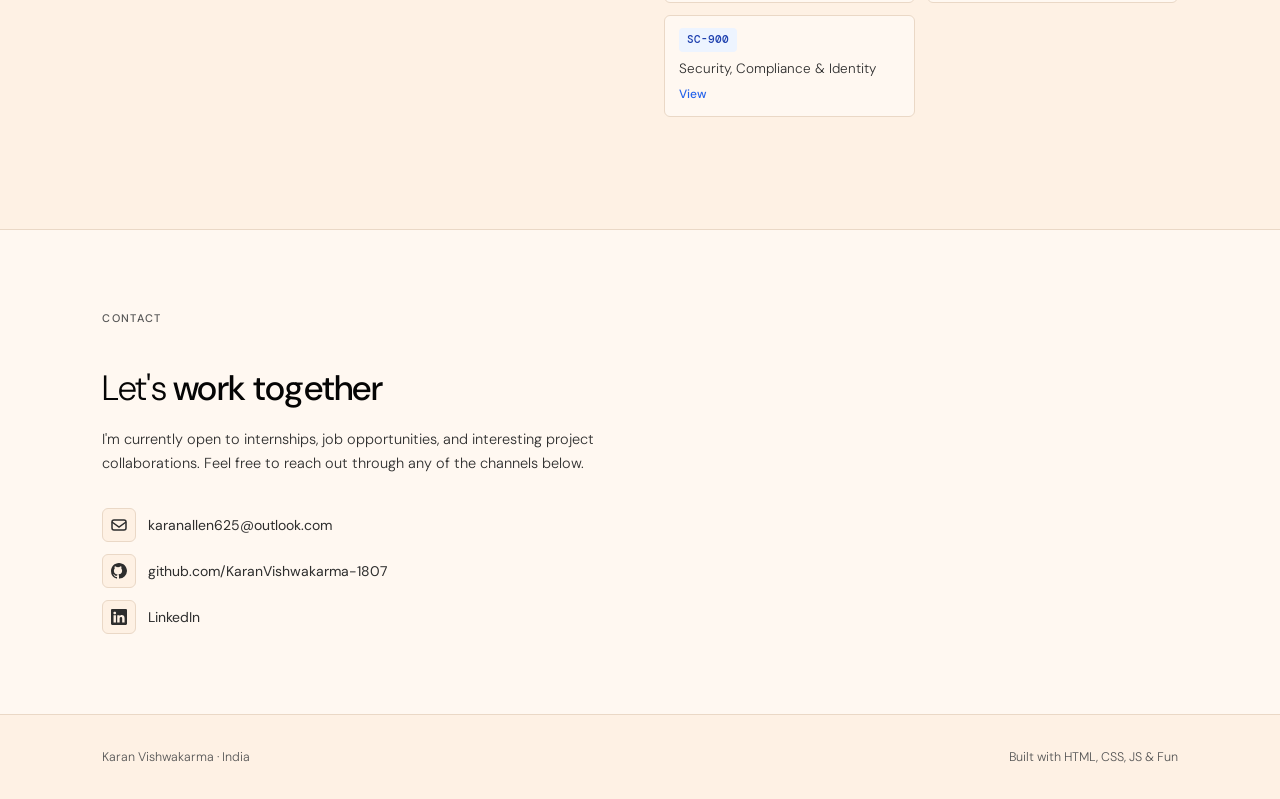
==== commit 348ce2b8: "Update index.html" ====
--- a/index.html
+++ b/index.html
@@ -285,7 +285,7 @@
           <h3>Microsoft Certifications</h3>
           <div class="cert-grid">
             <div class="cert-badge-card">
-              <span class="cert-badge"><AI-200></span>
+              <span class="cert-badge">AI-200</span>
               <span class="cert-name">Azure AI Cloud Developer Associate</span>
               <a href="https://drive.google.com/file/d/1Rlrf_bfbLQIktKoP0wPkWywlZ2cJoNTp/view?usp=sharing" target="_blank" rel="noopener noreferrer">View</a>
             </div>
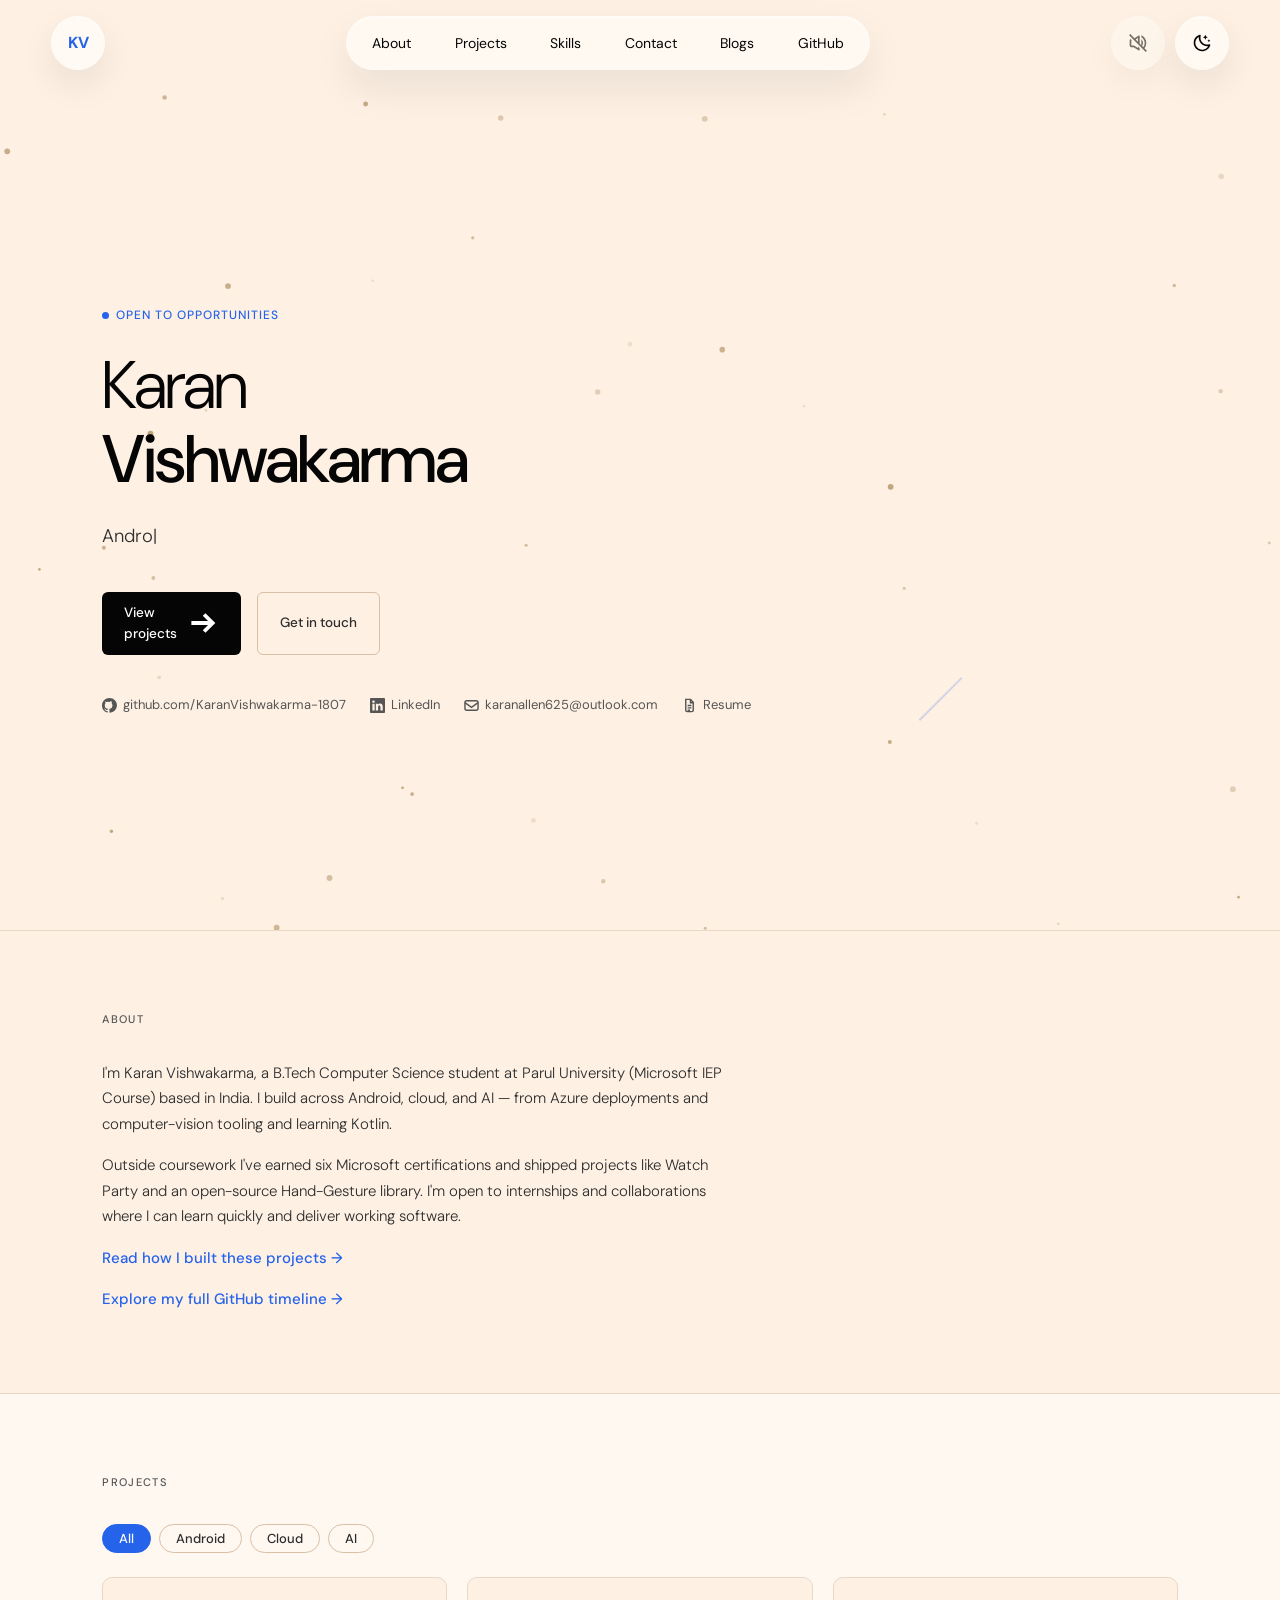
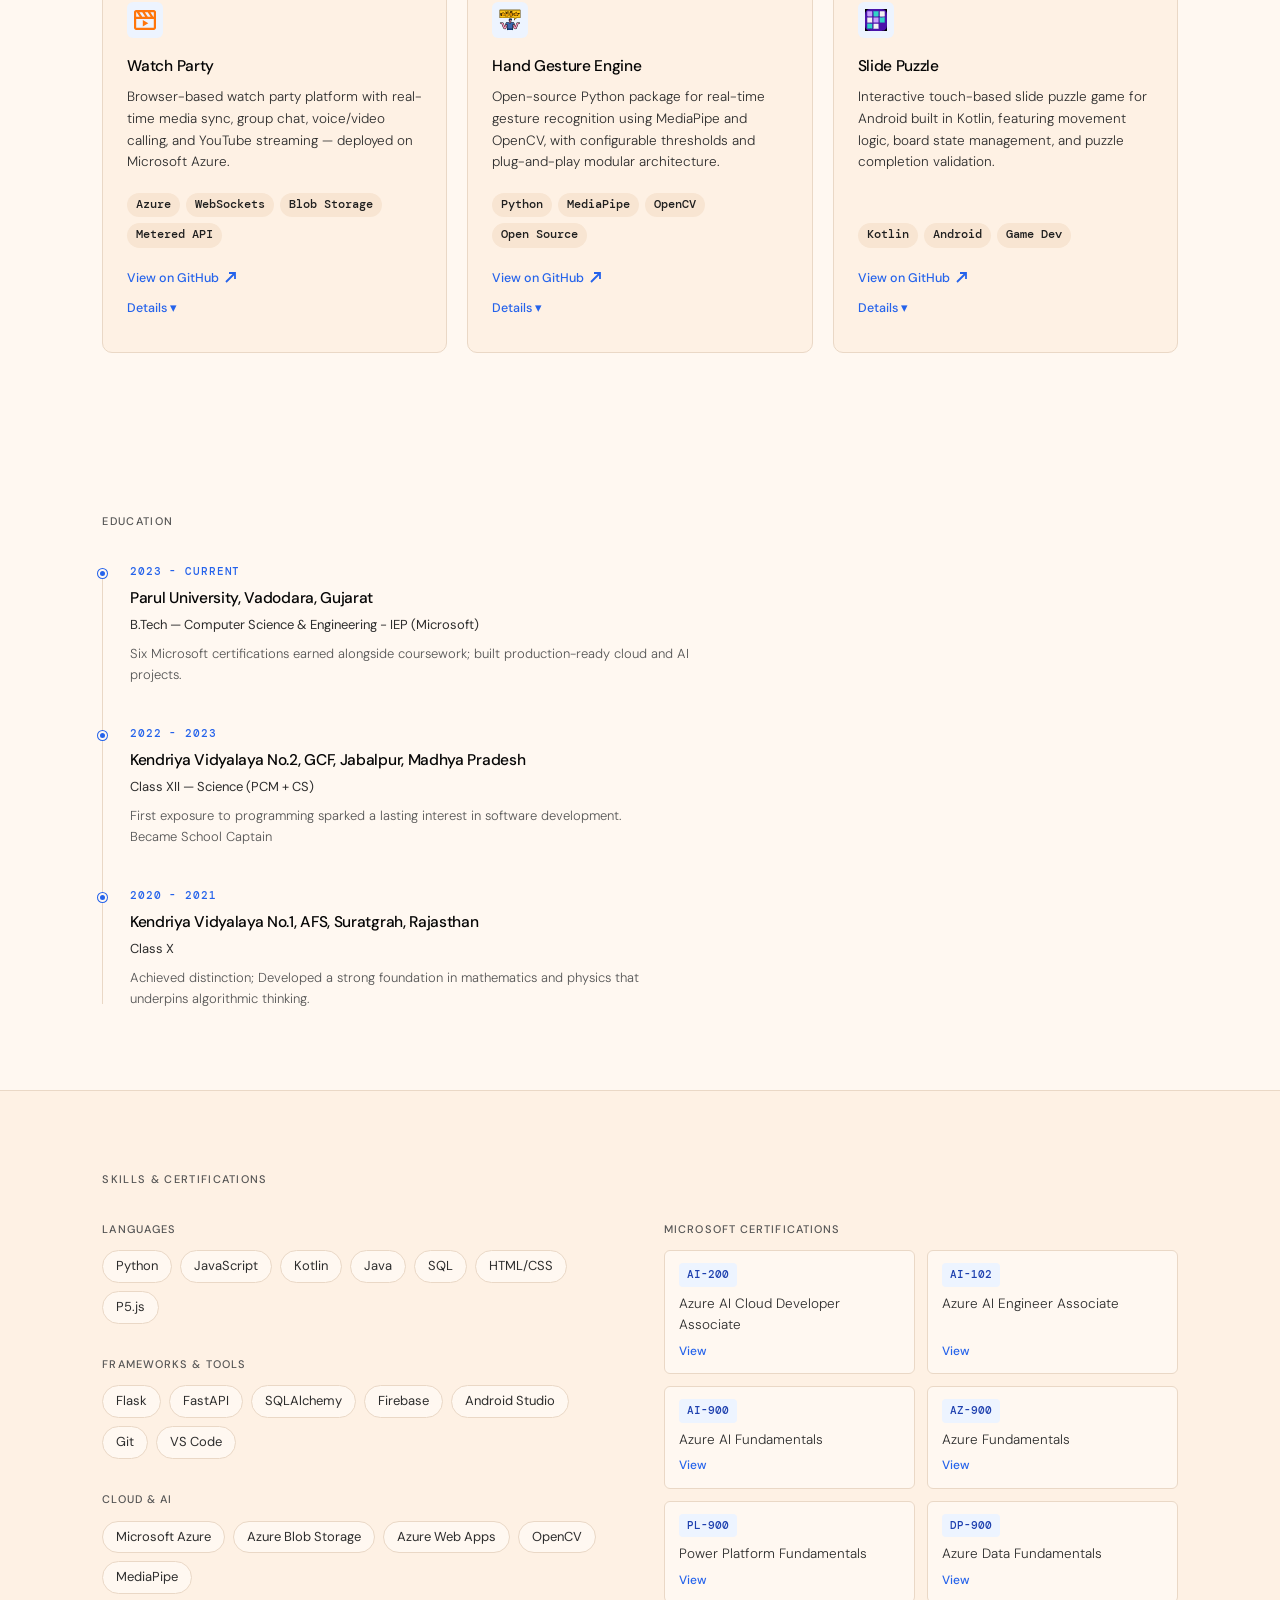
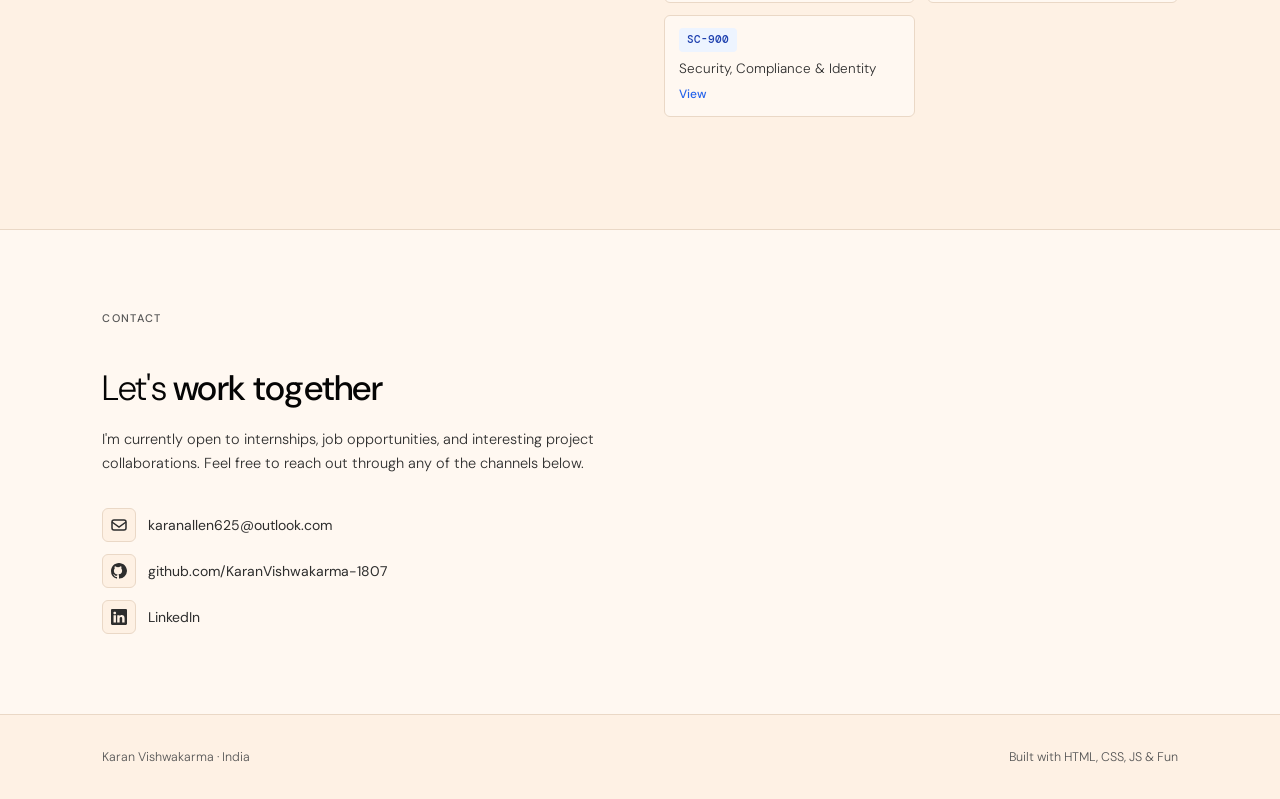
==== commit 8988d95b: "Update index.html" ====
--- a/index.html
+++ b/index.html
@@ -290,19 +290,19 @@
               <a href="https://drive.google.com/file/d/1Rlrf_bfbLQIktKoP0wPkWywlZ2cJoNTp/view?usp=sharing" target="_blank" rel="noopener noreferrer">View</a>
             </div>
             <div class="cert-badge-card">
+              <span class="cert-badge">AI-102</span>
+              <span class="cert-name">Azure AI Engineer Associate</span>
+              <a href="https://drive.google.com/file/d/1Tad9hoNYVCa8zcaLdzSZ_AsznlD0yj4D/view?usp=sharing" target="_blank" rel="noopener noreferrer">View</a>
+            </div>
+            <div class="cert-badge-card">
+              <span class="cert-badge">AI-900</span>
+              <span class="cert-name">Azure AI Fundamentals</span>
+              <a href="https://drive.google.com/file/d/1PBKj6dda6TxkqepxqXaW0C1OZ_tCIZIm/view?usp=sharing" target="_blank" rel="noopener noreferrer">View</a>
+            </div>
+            <div class="cert-badge-card">
               <span class="cert-badge">AZ-900</span>
               <span class="cert-name">Azure Fundamentals</span>
               <a href="https://drive.google.com/file/d/1Nr_sngKWVxkgLLAtznEVMURdMsTtmDvq/view?usp=sharing" target="_blank" rel="noopener noreferrer">View</a>
-            </div>
-            <div class="cert-badge-card">
-              <span class="cert-badge">AI-900</span>
-              <span class="cert-name">Azure AI Fundamentals</span>
-              <a href="https://drive.google.com/file/d/1PBKj6dda6TxkqepxqXaW0C1OZ_tCIZIm/view?usp=sharing" target="_blank" rel="noopener noreferrer">View</a>
-            </div>
-            <div class="cert-badge-card">
-              <span class="cert-badge">AI-102</span>
-              <span class="cert-name">Azure AI Engineer Associate</span>
-              <a href="https://drive.google.com/file/d/1Tad9hoNYVCa8zcaLdzSZ_AsznlD0yj4D/view?usp=sharing" target="_blank" rel="noopener noreferrer">View</a>
             </div>
             <div class="cert-badge-card">
               <span class="cert-badge">PL-900</span>
